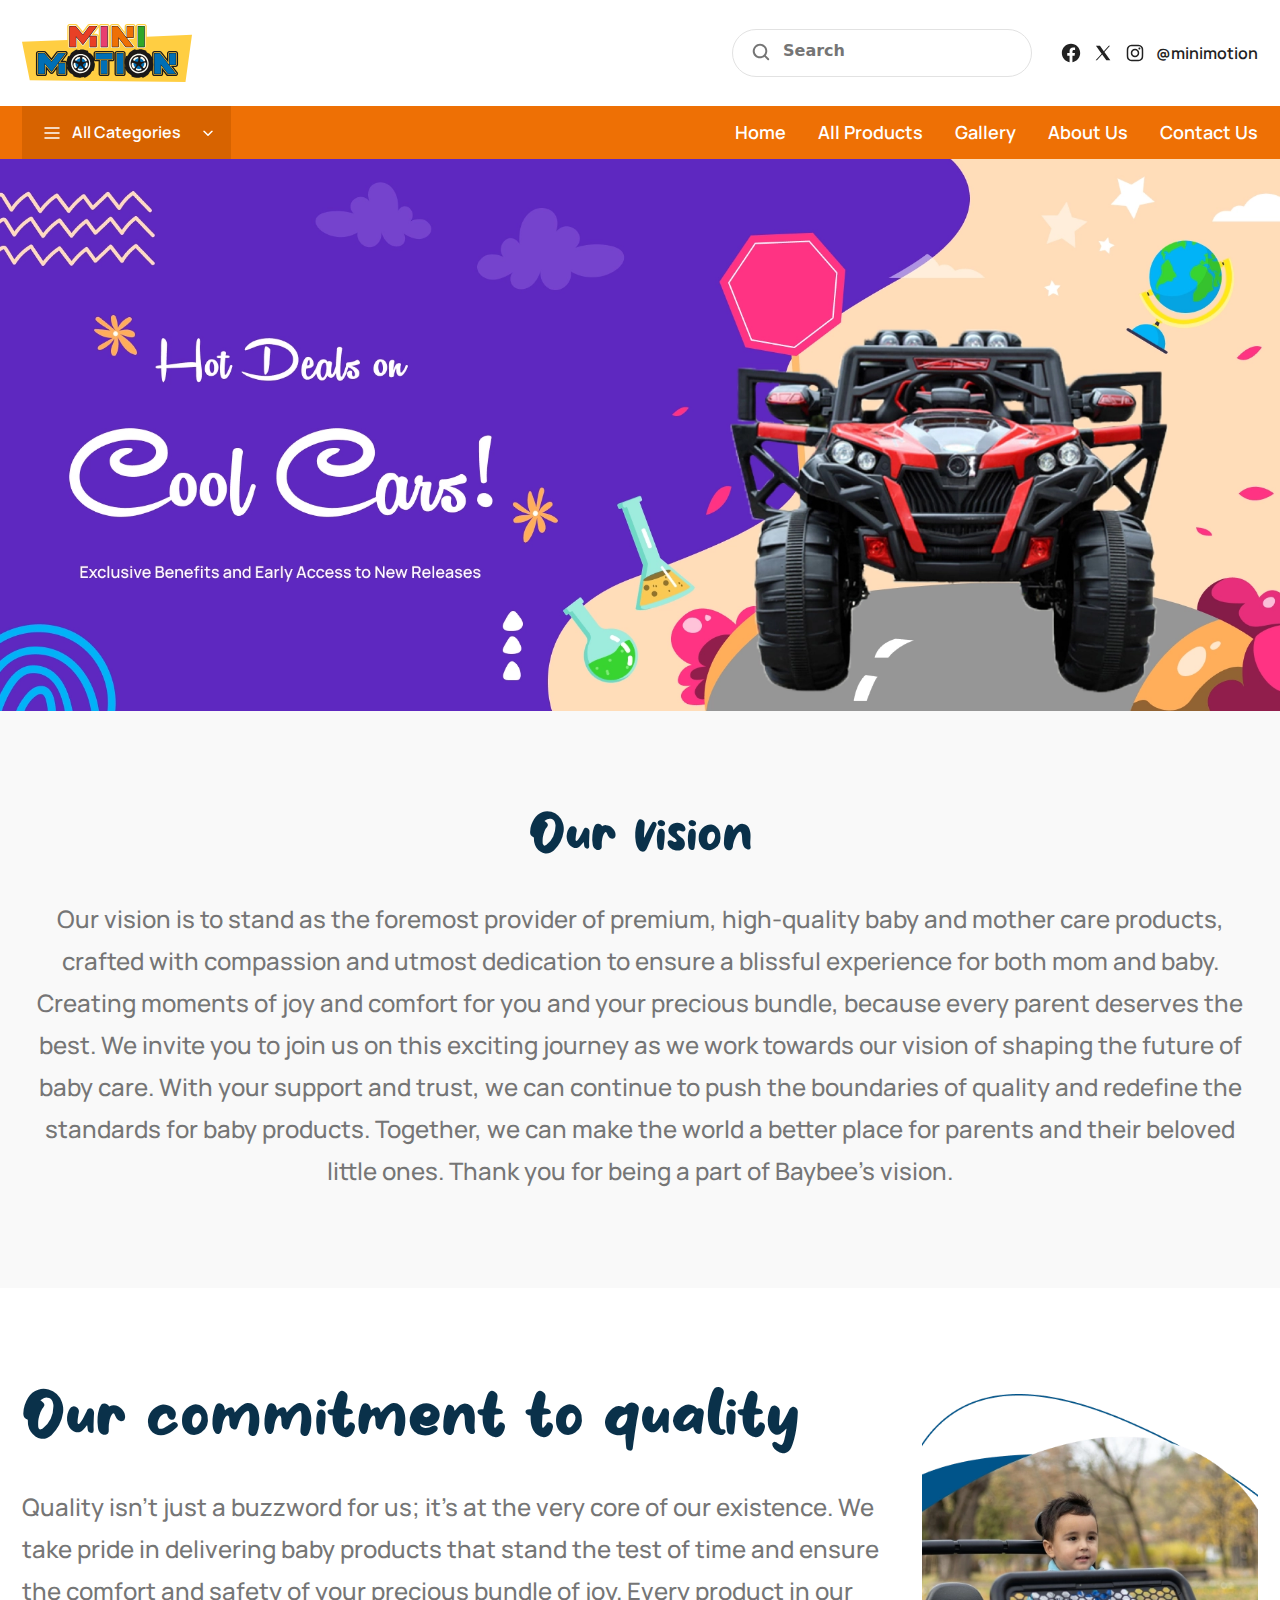
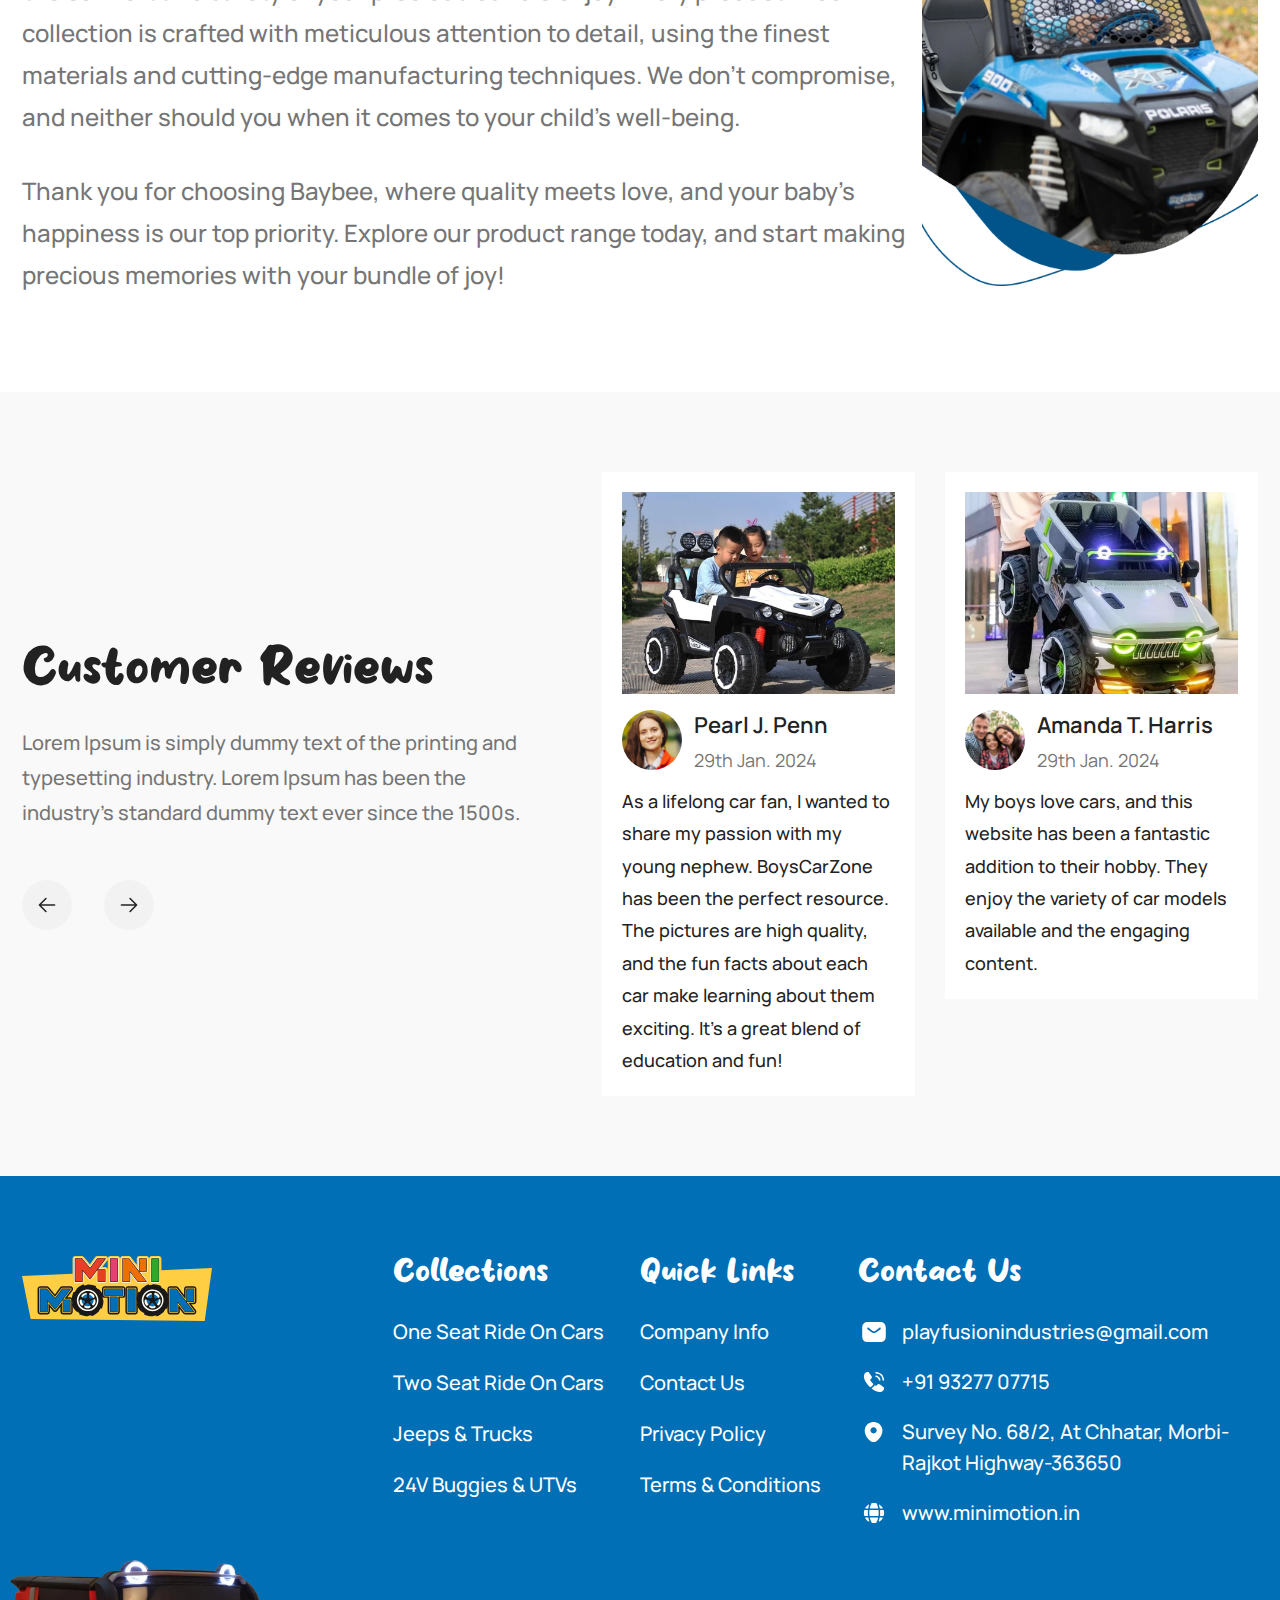
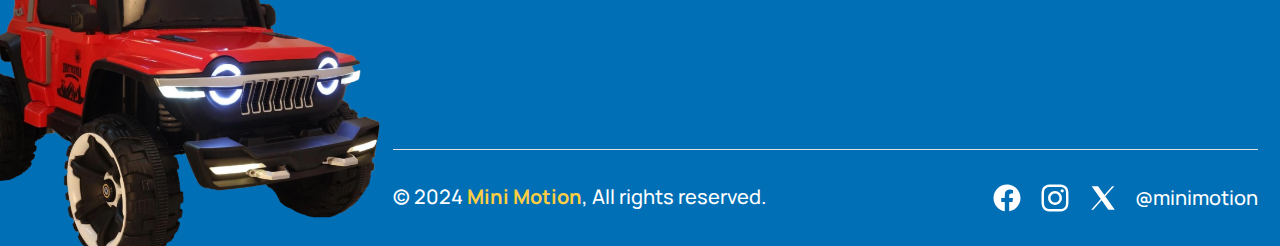
==== html/about.html @ 1d7360f1 "about page design start" ====
<!DOCTYPE html>
<html lang="en">
    <head>
        <meta charset="utf-8" />
        <meta http-equiv="X-UA-Compatible" content="IE=edge" />
        <meta name="viewport" content="width=device-width, initial-scale=1" />
        <meta name="viewport" content="width=device-width, initial-scale=1.0, maximum-scale=1.0,user-scalable=0" />

        <title>AboutPage</title>

        <link rel="stylesheet" type="text/css" href="css/bootstrap.min.css">
        <link rel="stylesheet" type="text/css" href="css/font.css">
        <link rel="stylesheet" type="text/css" href="css/nice-select.css">
        <link rel="stylesheet" type="text/css" href="css/swiper-bundle.min.css">
        <link rel="stylesheet" type="text/css" href="css/style.css">
        <link rel="stylesheet" type="text/css" href="css/responsive.css">
    </head>
    <body>
        <div class="main_wapper">

            <header class="header">
                <div class="main_header">
                    <div class="top_header">
                        <div class="top_inner_header">
                            <div class="logo_block">
                                <a href="#"><img src="images/minimotion-main-logo.svg" alt="logo"></a>
                            </div>
                            <div class="right_block">
                                <div class="search_box">
                                    <div class="search_icon">
                                        <i class="search"></i>
                                    </div>
                                    <input type="text" class="search_text" placeholder="Search">
                                </div>
                                <div class="social_box">
                                    <ul>
                                        <li class="icon"><a href="#"><img src="images/dark-facebook-icon.svg" alt="icon"></a></li>
                                        <li class="icon"><a href="#"><img src="images/dark-twitter-icon.svg" alt="icon"></a></li>
                                        <li class="icon"><a href="#"><img src="images/dark-instagram-icon.svg" alt="icon"></a></li>
                                        <li class="text"><a href="#">@minimotion</a></li>
                                    </ul>
                                </div>
                            </div>
                            <div class="menu-btn">
                                <a class="toggle-btn" href="javascript:void(0);">
                                    <span></span>
                                </a>
                            </div>
                        </div>
                    </div>
                    <div class="bottom_header">
                        <div class="bottom_inner_header">
                            <div class="categoires">
                                <select>
                                    <option>All Categories</option>
                                    <option>Title</option>
                                    <option>Title</option>
                                    <option>Title</option>
                                </select>
                            </div>
                            <div class="navigation">
                                <ul>
                                    <li><a href="#">Home</a></li>
                                    <li><a href="#">All Products</a></li>
                                    <li><a href="#">Gallery</a></li>
                                    <li><a href="#">About Us</a></li>
                                    <li><a href="#">Contact Us</a></li>
                                </ul>
                            </div>
                        </div>
                    </div>
                </div>
            </header>

			<div class="banner">
                <div class="home_banner_img" style="background-image: url(./images/about-banner.webp);">
                    <img src="images/about-banner.webp" alt="bnr-img">
                </div>
            </div>

			<div class="ourvision_section">
				<div class="container">
					<div class="vision_wrapper">
						<div class="section_title">
							<h2>Our vision</h2>
							<p>Our vision is to stand as the foremost provider of premium, high-quality baby and mother care products, crafted with compassion and utmost dedication to ensure a blissful experience for both mom and baby. Creating moments of joy and comfort for you and your precious bundle, because every parent deserves the best. We invite you to join us on this exciting journey as we work towards our vision of shaping the future of baby care. With your support and trust, we can continue to push the boundaries of quality and redefine the standards for baby products. Together, we can make the world a better place for parents and their beloved little ones. Thank you for being a part of Baybee’s vision.</p>
						</div>
					</div>
				</div>
			</div>

			<div class="commitment_section">
				<div class="container">
					<div class="commitment_wrapper">
						<div class="left_part">
							<h2>Our commitment to quality</h2>
							<p>Quality isn’t just a buzzword for us; it’s at the very core of our existence. We take pride in delivering baby products that stand the test of time and ensure the comfort and safety of your precious bundle of joy. Every product in our collection is crafted with meticulous attention to detail, using the finest materials and cutting-edge manufacturing techniques. We don’t compromise, and neither should you when it comes to your child’s well-being.</p>
							<p>Thank you for choosing Baybee, where quality meets love, and your baby’s happiness is our top priority. Explore our product range today, and start making precious memories with your bundle of joy!</p>
						</div>
						<div class="right_part">
							<img src="images/design-img.webp" alt="image">
						</div>
					</div>
				</div>
			</div>

			<div class="customer_review">
                <div class="container">
                    <div class="content_wrap">
                        <div class="text_wrap">
                            <h2>Customer Reviews</h2>
                            <p>Lorem Ipsum is simply dummy text of the printing and typesetting industry. Lorem Ipsum has been the industry's standard dummy text ever since the 1500s.</p>
                            <div class="review_swiper_arrows">
                                <div class="swiper-btn-prev">
                                    <i>
                                        <svg width="26" height="26" viewBox="0 0 26 26" fill="none" xmlns="http://www.w3.org/2000/svg">
                                            <path d="M20.584 13H5.41732M5.41732 13L11.9173 6.5M5.41732 13L11.9173 19.5" stroke="#262525" stroke-width="1.6" stroke-linecap="round" stroke-linejoin="round"/>
                                        </svg>
                                    </i>
                                </div>
                                <div class="swiper-btn-next">
                                    <i>
                                        <svg width="26" height="26" viewBox="0 0 26 26" fill="none" xmlns="http://www.w3.org/2000/svg">
                                            <path d="M5.41602 13H20.5827M20.5827 13L14.0827 6.5M20.5827 13L14.0827 19.5" stroke="#262525" stroke-width="1.6" stroke-linecap="round" stroke-linejoin="round"/>
                                        </svg>
                                    </i>
                                </div>
                            </div>
                        </div>
                        <div class="slider_wrap">
                            <div class="slider_container">
                                <div class="review_slider">
                                    <div class="swiper-wrapper">
                                        <div class="swiper-slide">
                                            <div class="review_card">
                                                <div class="image">
                                                    <img src="images/review-img1.webp" alt="image">
                                                </div>
                                                <div class="person_profile">
                                                    <div class="img_wrap">
                                                        <img src="images/person-img1.png" alt="image">
                                                    </div>
                                                    <div class="profile">
                                                        <span class="name">Pearl J. Penn</span>
                                                        <p class="date">29th Jan. 2024</p>
                                                    </div>
                                                </div>
                                                <p class="review_content">As a lifelong car fan, I wanted to share my passion with my young nephew. BoysCarZone has been the perfect resource. The pictures are high quality, and the fun facts about each car make learning about them exciting. It's a great blend of education and fun!</p>
                                            </div>
                                        </div>
                                        <div class="swiper-slide">
                                            <div class="review_card">
                                                <div class="image">
                                                    <img src="images/review-img2.webp" alt="image">
                                                </div>
                                                <div class="person_profile">
                                                    <div class="img_wrap">
                                                        <img src="images/person-img2.png" alt="image">
                                                    </div>
                                                    <div class="profile">
                                                        <span class="name">Amanda T. Harris</span>
                                                        <p class="date">29th Jan. 2024</p>
                                                    </div>
                                                </div>
                                                <p class="review_content">My boys love cars, and this website has been a fantastic addition to their hobby. They enjoy the variety of car models available and the engaging content.</p>
                                            </div>
                                        </div>
                                        <div class="swiper-slide">
                                            <div class="review_card">
                                                <div class="image">
                                                    <img src="images/review-img1.webp" alt="image">
                                                </div>
                                                <div class="person_profile">
                                                    <div class="img_wrap">
                                                        <img src="images/person-img1.png" alt="image">
                                                    </div>
                                                    <div class="profile">
                                                        <span class="name">Pearl J. Penn</span>
                                                        <p class="date">29th Jan. 2024</p>
                                                    </div>
                                                </div>
                                                <p class="review_content">As a lifelong car fan, I wanted to share my passion with my young nephew. BoysCarZone has been the perfect resource. The pictures are high quality, and the fun facts about each car make learning about them exciting. It's a great blend of education and fun!</p>
                                            </div>
                                        </div>
                                        <div class="swiper-slide">
                                            <div class="review_card">
                                                <div class="image">
                                                    <img src="images/review-img2.webp" alt="image">
                                                </div>
                                                <div class="person_profile">
                                                    <div class="img_wrap">
                                                        <img src="images/person-img2.png" alt="image">
                                                    </div>
                                                    <div class="profile">
                                                        <span class="name">Amanda T. Harris</span>
                                                        <p class="date">29th Jan. 2024</p>
                                                    </div>
                                                </div>
                                                <p class="review_content">My boys love cars, and this website has been a fantastic addition to their hobby. They enjoy the variety of car models available and the engaging content.</p>
                                            </div>
                                        </div>
                                    </div>
                                </div>
                            </div>
                        </div>
                    </div>
                </div>
            </div>

			<footer class="footer">
                <div class="container">
                    <div class="footer_wrapper">
                        <div class="left_part">
                            <div class="logo_block">
                                <a href="#"><img src="images/minimotion-sub-logo.svg" alt="logo"></a>
                            </div>
                        </div>
                        <div class="right_part">
                            <div class="top_wrap">
                                <div class="link_wrap">
                                    <i class="title">Collections</i>
                                    <ul>
                                        <li><a href="#" class="link">One Seat Ride On Cars</a></li>
                                        <li><a href="#" class="link">Two Seat Ride On Cars</a></li>
                                        <li><a href="#" class="link">Jeeps & Trucks</a></li>
                                        <li><a href="#" class="link">24V Buggies & UTVs</a></li>
                                    </ul>
                                </div>
                                <div class="link_wrap">
                                    <i class="title">Quick Links</i>
                                    <ul>
                                        <li><a href="#" class="link">Company Info</a></li>
                                        <li><a href="#" class="link">Contact Us</a></li>
                                        <li><a href="#" class="link">Privacy Policy</a></li>
                                        <li><a href="#" class="link">Terms & Conditions</a></li>
                                    </ul>
                                </div>
                                <div class="link_wrap contact_wrap">
                                    <i class="title">Contact Us</i>
                                    <ul>
                                        <li>
                                            <a href="mailto:playfusionindustries@gmail.com" class="link">
                                                <i>
                                                    <svg width="38" height="38" viewBox="0 0 38 38" fill="none" xmlns="http://www.w3.org/2000/svg">
                                                        <path d="M26 7H12C7.8 7 5 9.11765 5 14.0588V23.9412C5 28.8824 7.8 31 12 31H26C30.2 31 33 28.8824 33 23.9412V14.0588C33 9.11765 30.2 7 26 7ZM26.658 15.5976L22.276 19.1271C21.352 19.8753 20.176 20.2424 19 20.2424C17.824 20.2424 16.634 19.8753 15.724 19.1271L11.342 15.5976C10.894 15.2306 10.824 14.5529 11.174 14.1012C11.538 13.6494 12.196 13.5647 12.644 13.9318L17.026 17.4612C18.09 18.3224 19.896 18.3224 20.96 17.4612L25.342 13.9318C25.79 13.5647 26.462 13.6353 26.812 14.1012C27.176 14.5529 27.106 15.2306 26.658 15.5976Z" fill="white"/>
                                                    </svg>
                                                </i>
                                                playfusionindustries@gmail.com
                                            </a>
                                        </li>
                                        <li>
                                            <a href="tel:+91 93277 07715" class="link">
                                                <i>
                                                    <svg width="38" height="38" viewBox="0 0 38 38" fill="none" xmlns="http://www.w3.org/2000/svg">
                                                        <path d="M25.744 17.5001C25.228 17.5001 24.82 17.0801 24.82 16.5761C24.82 16.1321 24.376 15.2081 23.632 14.4041C22.9 13.6241 22.096 13.1681 21.424 13.1681C20.908 13.1681 20.5 12.7481 20.5 12.2441C20.5 11.7401 20.92 11.3201 21.424 11.3201C22.624 11.3201 23.884 11.9681 24.988 13.1321C26.02 14.2241 26.68 15.5801 26.68 16.5641C26.68 17.0801 26.26 17.5001 25.744 17.5001Z" fill="white"/>
                                                        <path d="M30.0757 17.5C29.5597 17.5 29.1517 17.08 29.1517 16.576C29.1517 12.316 25.6837 8.86 21.4357 8.86C20.9197 8.86 20.5117 8.44 20.5117 7.936C20.5117 7.432 20.9197 7 21.4237 7C26.7037 7 30.9997 11.296 30.9997 16.576C30.9997 17.08 30.5797 17.5 30.0757 17.5Z" fill="white"/>
                                                        <path d="M17.86 22.54L15.64 24.76C15.172 25.228 14.428 25.228 13.948 24.772C13.816 24.64 13.684 24.52 13.552 24.388C12.316 23.14 11.2 21.832 10.204 20.464C9.22 19.096 8.428 17.728 7.852 16.372C7.288 15.004 7 13.696 7 12.448C7 11.632 7.144 10.852 7.432 10.132C7.72 9.4 8.176 8.728 8.812 8.128C9.57999 7.372 10.42 7 11.308 7C11.644 7 11.98 7.072 12.28 7.216C12.592 7.36 12.868 7.576 13.084 7.888L15.868 11.812C16.084 12.112 16.24 12.388 16.348 12.652C16.456 12.904 16.516 13.156 16.516 13.384C16.516 13.672 16.432 13.96 16.264 14.236C16.108 14.512 15.88 14.8 15.592 15.088L14.68 16.036C14.548 16.168 14.488 16.324 14.488 16.516C14.488 16.612 14.5 16.696 14.524 16.792C14.56 16.888 14.596 16.96 14.62 17.032C14.836 17.428 15.208 17.944 15.736 18.568C16.276 19.192 16.852 19.828 17.476 20.464C17.596 20.584 17.728 20.704 17.848 20.824C18.328 21.292 18.34 22.06 17.86 22.54Z" fill="white"/>
                                                        <path d="M30.9641 26.596C30.9641 26.932 30.9041 27.28 30.7841 27.616C30.7481 27.712 30.7121 27.808 30.6641 27.904C30.4601 28.336 30.1961 28.744 29.8481 29.128C29.2601 29.776 28.6121 30.244 27.8801 30.544C27.8681 30.544 27.8561 30.556 27.8441 30.556C27.1361 30.844 26.3681 31 25.5401 31C24.3161 31 23.0081 30.712 21.6281 30.124C20.2481 29.536 18.8681 28.744 17.5001 27.748C17.0321 27.4 16.5641 27.052 16.1201 26.68L20.0441 22.756C20.3801 23.008 20.6801 23.2 20.9321 23.332C20.9921 23.356 21.0641 23.392 21.1481 23.428C21.2441 23.464 21.3401 23.476 21.4481 23.476C21.6521 23.476 21.8081 23.404 21.9401 23.272L22.8521 22.372C23.1521 22.072 23.4401 21.844 23.7161 21.7C23.9921 21.532 24.2681 21.448 24.5681 21.448C24.7961 21.448 25.0361 21.496 25.3001 21.604C25.5641 21.712 25.8401 21.868 26.1401 22.072L30.1121 24.892C30.4241 25.108 30.6401 25.36 30.7721 25.66C30.8921 25.96 30.9641 26.26 30.9641 26.596Z" fill="white"/>
                                                    </svg>
                                                </i>
                                                +91 93277 07715
                                            </a>
                                        </li>
                                        <li>
                                            <span class="link location_text">
                                                <i>
                                                    <svg width="38" height="38" viewBox="0 0 38 38" fill="none" xmlns="http://www.w3.org/2000/svg">
                                                        <path d="M28.7043 14.8439C27.462 9.43512 22.6941 7 18.5059 7C18.5059 7 18.5059 7 18.4941 7C14.3177 7 9.53801 9.42341 8.29575 14.8322C6.91152 20.8732 10.6501 25.9893 14.0338 29.2088C15.2879 30.4029 16.8969 31 18.5059 31C20.1149 31 21.724 30.4029 22.9662 29.2088C26.3499 25.9893 30.0885 20.8849 28.7043 14.8439ZM18.5059 20.7093C16.4473 20.7093 14.7791 19.0585 14.7791 17.0215C14.7791 14.9844 16.4473 13.3337 18.5059 13.3337C20.5645 13.3337 22.2327 14.9844 22.2327 17.0215C22.2327 19.0585 20.5645 20.7093 18.5059 20.7093Z" fill="white"/>
                                                    </svg>
                                                </i>
                                                Survey No. 68/2, At Chhatar, Morbi-Rajkot Highway-363650
                                            </span>
                                        </li>
                                        <li>
                                            <a href="#" class="link">
                                                <i>
                                                    <svg width="38" height="38" viewBox="0 0 38 38" fill="none" xmlns="http://www.w3.org/2000/svg">
                                                        <path fill-rule="evenodd" clip-rule="evenodd" d="M7.01459 19.6496C7.07154 20.5256 7.16733 21.2185 7.40878 22.1122C7.47427 22.3546 7.68662 22.5172 7.93776 22.5172H11.304C11.6308 22.5172 11.8828 22.2377 11.849 21.9127C11.6503 19.9979 11.629 18.0064 11.7873 16.0749C11.8136 15.7539 11.5633 15.4822 11.2412 15.4822H7.93781C7.68672 15.4822 7.47433 15.6449 7.40883 15.8873C7.24592 16.4907 7.12833 17.1125 7.06293 17.7488C7.00411 18.3197 6.99754 18.6905 7.00062 19.2542L7.01459 19.6496ZM12.1475 13.2772C12.369 12.036 12.6662 10.8479 13.0325 9.73847C13.1962 9.24244 12.6309 8.81905 12.201 9.11572C10.7669 10.1052 9.5572 11.3984 8.66673 12.9017C8.44974 13.268 8.71246 13.7289 9.1382 13.7289H11.6081C11.876 13.7289 12.1005 13.541 12.1475 13.2772ZM24.0278 13.0745C23.6216 11.0249 22.9935 9.15728 22.1745 7.61194C22.0984 7.46838 21.9773 7.37426 21.8193 7.33598C19.9694 6.88782 18.0247 6.88819 16.1761 7.33598C16.0182 7.37426 15.8971 7.46833 15.8209 7.61194C15.002 9.15733 14.3739 11.0249 13.9677 13.0745C13.9002 13.415 14.158 13.7289 14.5052 13.7289H23.4903C23.8375 13.7289 24.0953 13.415 24.0278 13.0745ZM26.3873 13.7289H28.8573C29.2831 13.7289 29.5457 13.2681 29.3288 12.9018C28.4383 11.3982 27.2285 10.1046 25.7943 9.11536C25.3644 8.81879 24.7991 9.24218 24.9629 9.73815C25.3292 10.8477 25.6264 12.0359 25.8479 13.2773C25.895 13.541 26.1195 13.7289 26.3873 13.7289ZM26.6915 22.5173H30.0578C30.3089 22.5173 30.5213 22.3547 30.5868 22.1122C30.7497 21.5092 30.8673 20.8873 30.9326 20.2507C30.9964 19.627 30.9948 19.3414 30.9948 18.7212C30.9948 18.4728 30.9546 17.9628 30.9326 17.7488C30.8672 17.1125 30.7496 16.4907 30.5867 15.8873C30.5212 15.6449 30.3088 15.4822 30.0577 15.4822H26.7543C26.4323 15.4822 26.182 15.7539 26.2083 16.0749C26.3666 18.0065 26.3452 19.9979 26.1465 21.9127C26.1128 22.2378 26.3647 22.5173 26.6915 22.5173ZM25.7206 24.7083C25.4585 25.9852 25.101 27.2627 24.6461 28.4541C24.4579 28.9469 25.0095 29.3956 25.4536 29.1109C27.0374 28.096 28.3678 26.719 29.3284 25.0978C29.5455 24.7315 29.2828 24.2705 28.857 24.2705H26.2574C25.9944 24.2706 25.7735 24.4508 25.7206 24.7083ZM13.3493 28.4539C12.8944 27.2624 12.537 25.9852 12.2749 24.7083C12.222 24.4508 12.001 24.2706 11.7382 24.2706H9.13851C8.71272 24.2706 8.45006 24.7315 8.6671 25.0978C9.6277 26.7189 10.958 28.0956 12.5418 29.1107C12.9859 29.3953 13.5375 28.9467 13.3493 28.4539ZM23.3374 24.2706H14.6582C14.3045 24.2706 14.0452 24.5959 14.124 24.9407C14.6169 27.0951 15.3589 29.0176 16.3038 30.5244C16.387 30.6571 16.5079 30.7403 16.6615 30.7708C18.2038 31.0763 19.7904 31.0765 21.334 30.7708C21.4876 30.7403 21.6085 30.6571 21.6917 30.5244C22.6366 29.0176 23.3787 27.0955 23.8715 24.9407C23.9504 24.5959 23.691 24.2706 23.3374 24.2706ZM13.436 18.6484C13.436 19.7981 13.5037 20.9323 13.6306 22.0321C13.6627 22.31 13.8952 22.5173 14.1749 22.5173H23.8206C24.1003 22.5173 24.3329 22.31 24.3649 22.0321C24.5954 20.0349 24.6219 17.9934 24.4402 15.9809C24.4146 15.6976 24.179 15.4823 23.8945 15.4823H14.101C13.8165 15.4823 13.5809 15.6976 13.5553 15.9809C13.4764 16.8546 13.436 17.7468 13.436 18.6484Z" fill="white"/>
                                                    </svg>
                                                </i>
                                                www.minimotion.in
                                            </a>
                                        </li>
                                    </ul>
                                </div>
                            </div>
                            <div class="bottom_wrap">
                                <div class="left_wrap">
                                    <p>© 2024 <i>Mini Motion</i>, All rights reserved.</p>
                                </div>
                                <div class="social_box">
                                    <ul>
                                        <li class="icon"><a href="#"><img src="images/light-facebook-icon.svg" alt="icon"></a></li>
                                        <li class="icon"><a href="#"><img src="images/light-instagram-icon.svg" alt="icon"></a></li>
                                        <li class="icon"><a href="#"><img src="images/light-twitter-icon.svg" alt="icon"></a></li>
                                        <li class="text"><a href="#">@minimotion</a></li>
                                    </ul>
                                </div>
                            </div>
                        </div>
                    </div>
                </div>
                <div class="ftr_car_image">
                    <div class="image_wrap">
                        <img src="images/monstar-car.webp" alt="image">
                    </div>
                </div>
            </footer>

        </div>
        <script src="js/jquery-3.7.1.min.js"></script>
        <script src="js/bootstrap.bundle.min.js"></script>
        <script src="js/jquery.nice-select.min.js"></script>
        <script src="js/swiper-bundle.min.js"></script>
        <script src="js/script.js"></script>
    </body>
</html>
---- html/css/font.css ----
@font-face {
    font-family: 'Manrope';
    src: url('../fonts/Manrope-Medium.woff2') format('woff2'),
        url('../fonts/Manrope-Medium.woff') format('woff');
    font-weight: 500;
    font-style: normal;
    font-display: swap;
}

@font-face {
    font-family: 'Manrope';
    src: url('../fonts/Manrope-Regular.woff2') format('woff2'),
        url('../fonts/Manrope-Regular.woff') format('woff');
    font-weight: 400;
    font-style: normal;
    font-display: swap;
}

@font-face {
    font-family: 'Manrope';
    src: url('../fonts/Manrope-SemiBold.woff2') format('woff2'),
        url('../fonts/Manrope-SemiBold.woff') format('woff');
    font-weight: 600;
    font-style: normal;
    font-display: swap;
}

@font-face {
    font-family: 'Manrope';
    src: url('../fonts/Manrope-Bold.woff2') format('woff2'),
        url('../fonts/Manrope-Bold.woff') format('woff');
    font-weight: 700;
    font-style: normal;
    font-display: swap;
}

@font-face {
    font-family: 'Oswald';
    src: url('../fonts/Oswald-Regular.woff2') format('woff2'),
        url('../fonts/Oswald-Regular.woff') format('woff');
    font-weight: 400;
    font-style: normal;
    font-display: swap;
}

@font-face {
    font-family: 'Milky Honey';
    src: url('../fonts/MilkyHoney.woff2') format('woff2'),
        url('../fonts/MilkyHoney.woff') format('woff');
    font-weight: 400;
    font-style: normal;
    font-display: swap;
}
---- html/css/nice-select.css ----
.nice-select {
  -webkit-tap-highlight-color: transparent;
  background-color: #fff;
  border-radius: 5px;
  border: solid 1px #e8e8e8;
  box-sizing: border-box;
  clear: both;
  cursor: pointer;
  display: block;
  float: left;
  font-family: inherit;
  font-size: 14px;
  font-weight: normal;
  height: 42px;
  line-height: 40px;
  outline: none;
  padding-left: 18px;
  padding-right: 30px;
  position: relative;
  text-align: left !important;
  -webkit-transition: all 0.2s ease-in-out;
  transition: all 0.2s ease-in-out;
  -webkit-user-select: none;
     -moz-user-select: none;
      -ms-user-select: none;
          user-select: none;
  white-space: nowrap;
  width: auto; }
  .nice-select:hover {
    border-color: #dbdbdb; }
  .nice-select:active, .nice-select.open, .nice-select:focus {
    border-color: #999; }
  .nice-select:after {
    border-bottom: 2px solid #999;
    border-right: 2px solid #999;
    content: '';
    display: block;
    height: 5px;
    margin-top: -4px;
    pointer-events: none;
    position: absolute;
    right: 12px;
    top: 50%;
    -webkit-transform-origin: 66% 66%;
        -ms-transform-origin: 66% 66%;
            transform-origin: 66% 66%;
    -webkit-transform: rotate(45deg);
        -ms-transform: rotate(45deg);
            transform: rotate(45deg);
    -webkit-transition: all 0.15s ease-in-out;
    transition: all 0.15s ease-in-out;
    width: 5px; }
  .nice-select.open:after {
    -webkit-transform: rotate(-135deg);
        -ms-transform: rotate(-135deg);
            transform: rotate(-135deg); }
  .nice-select.open .list {
    opacity: 1;
    pointer-events: auto;
    -webkit-transform: scale(1) translateY(0);
        -ms-transform: scale(1) translateY(0);
            transform: scale(1) translateY(0); }
  .nice-select.disabled {
    border-color: #ededed;
    color: #999;
    pointer-events: none; }
    .nice-select.disabled:after {
      border-color: #cccccc; }
  .nice-select.wide {
    width: 100%; }
    .nice-select.wide .list {
      left: 0 !important;
      right: 0 !important; }
  .nice-select.right {
    float: right; }
    .nice-select.right .list {
      left: auto;
      right: 0; }
  .nice-select.small {
    font-size: 12px;
    height: 36px;
    line-height: 34px; }
    .nice-select.small:after {
      height: 4px;
      width: 4px; }
    .nice-select.small .option {
      line-height: 34px;
      min-height: 34px; }
  .nice-select .list {
    background-color: #fff;
    border-radius: 5px;
    box-shadow: 0 0 0 1px rgba(68, 68, 68, 0.11);
    box-sizing: border-box;
    margin-top: 4px;
    opacity: 0;
    overflow: hidden;
    padding: 0;
    pointer-events: none;
    position: absolute;
    top: 100%;
    left: 0;
    -webkit-transform-origin: 50% 0;
        -ms-transform-origin: 50% 0;
            transform-origin: 50% 0;
    -webkit-transform: scale(0.75) translateY(-21px);
        -ms-transform: scale(0.75) translateY(-21px);
            transform: scale(0.75) translateY(-21px);
    -webkit-transition: all 0.2s cubic-bezier(0.5, 0, 0, 1.25), opacity 0.15s ease-out;
    transition: all 0.2s cubic-bezier(0.5, 0, 0, 1.25), opacity 0.15s ease-out;
    z-index: 9; }
    .nice-select .list:hover .option:not(:hover) {
      background-color: transparent !important; }
  .nice-select .option {
    cursor: pointer;
    font-weight: 400;
    line-height: 40px;
    list-style: none;
    min-height: 40px;
    outline: none;
    padding-left: 18px;
    padding-right: 29px;
    text-align: left;
    -webkit-transition: all 0.2s;
    transition: all 0.2s; }
    .nice-select .option:hover, .nice-select .option.focus, .nice-select .option.selected.focus {
      background-color: #f6f6f6; }
    .nice-select .option.selected {
      font-weight: bold; }
    .nice-select .option.disabled {
      background-color: transparent;
      color: #999;
      cursor: default; }

.no-csspointerevents .nice-select .list {
  display: none; }

.no-csspointerevents .nice-select.open .list {
  display: block; }
---- html/css/style.css ----
/* ********** Common CSS: Start ********** */

html {
	position: relative;
	min-height: 100%;
}
html {
	-webkit-font-smoothing: antialiased;
}
* {
	margin: 0;
	padding: 0;
	vertical-align: top;
}
body {
	font-size: 16px;
	color: var(--primary-black);
    font-style: normal;
    background-color: var(--primary-white);
	margin: 0;
	padding: 0;
}
li, ul, ol {
	list-style: none;
	margin: 0;
	padding: 0;
}
a, a img {
	text-decoration: none;
	border: 0;
	outline: none !important;
}
a, 
button, 
input[type=submit], 
.input-text {
	-webkit-transition: all 0.4s ease-in-out;
	-moz-transition: all 0.4s ease-in-out;
	-ms-transition: all 0.4s ease-in-out;
	-o-transition: all 0.4s ease-in-out;
	transition: all 0.4s ease-in-out;
	-webkit-appearance: none;
	-moz-appearance: none;
	appearance: none;
	box-shadow: none;
}
a:hover, 
a:focus {
	text-decoration: none;
	outline: none;
}
input, textarea {
	outline: none !important;
}
input::-webkit-outer-spin-button,
input::-webkit-inner-spin-button {
    -webkit-appearance: none;
    margin: 0;
}
textarea {
    resize: none;
}
input[type=text]::-moz-placeholder, 
input[type=search]::-moz-placeholder, 
.input-text::-moz-placeholder, 
.input_text::-moz-placeholder {
    color: inherit;
    opacity: 1;
}
input[type=text]::-webkit-input-placeholder, 
input[type=search]::-webkit-input-placeholder, 
.input-text::-webkit-input-placeholder, 
.input_text::-webkit-input-placeholder {
    color: inherit;
    opacity: 1;
}
input[type=text]::-ms-placeholder, 
input[type=search]::-ms-placeholder, 
.input-text::-ms-placeholder, 
.input_text::-ms-placeholder {
    color: inherit;
    opacity: 1;
}
input[type=email]::-moz-placeholder {
    color: inherit;
    opacity: 1;
}
input[type=email]::-webkit-input-placeholder {
    color: inherit;
    opacity: 1;
}
input[type=email]::-ms-placeholder {
    color: inherit;
    opacity: 1;
}
textarea::-moz-placeholder {
    color: inherit;
    opacity: 1;
}
textarea::-webkit-input-placeholder {
    color: inherit;
    opacity: 1;
}
textarea::-ms-input-placeholder {
    color: inherit;
    opacity: 1;
}
body.open-nav { 
    overflow: hidden; 
}
.main_wapper { 
    overflow: hidden; 
    min-height: 100%; 
    position: relative; 
	padding: 168px 0 0 0;
}
h1, 
h2, 
h3, 
h4, 
h5, 
h6,
p {
	margin: 0;
	padding: 0;
}

:root {

	--primary-white: #FFFFFF;
	--primary-black: #000000;
	--text-gray: #757575;
	--dark-orange-background: #D76300;
	--light-white-background: #F9F9F9;
	--light-yellow-background: #FACF68;
	--light-blue-bg: #E8F6FF;
	--orange-bg-light: #F5ECE3;
	--light-blue-white-bg: #EFF2F3;
	--light-border-color: #E2E2E2;
	--light-bg-color: #F2F2F2;
	--blue-footer-bg: #006FB5;
	--copy-text-color: #FFCE42;
	--heading-text-color: #0A314A;
	--box-shadow: 0px 0px 30px 0px #0000000D;

	--light-orange-background: #EE7005;
	--light-orange-text: #EE7005;
	--light-orange-btn-border-color: #EE7005;

	--text-black: #222222;
	--svg-bg-black: #222222;
	--light-bg-black: #222222;
}

/*============ Container CSS Code: Start ============*/

.container { padding: 0 22px; }

@media (min-width: 375px) {
	.container {
		width: 100%;
		max-width: 100%;
	}
}
@media (min-width: 576px) {
	.container {
		width: 100%;
		max-width: 100%;
	}
}
@media (min-width: 768px) {
	.container {
		width: 100%;
		max-width: 770px;
	}
}
@media (min-width: 992px) {
	.container {
		width: 100%;
		max-width: 1024px;
	}
}
@media (min-width: 1200px) {
	.container {
		width: 100%;
		max-width: 1280px;
	}
}
@media (min-width: 1300px) {
	.container {
		width: 100%;
		max-width: 1366px;
	}
}
@media (min-width: 1400px) {
	.container {
		width: 100%;
		max-width: 1440px;
	}
}
@media (min-width: 1600px) {
	.container {
		width: 100%;
		max-width: 1716px;
	}
}

/*============ Container CSS Code: End ============*/

/* ********** Common CSS: End ********** */

.header { position: fixed; top: 0; left: 0; z-index: 1111; width: 100%; transition: all ease-in-out 0.4s; }
.top_header { background-color: var(--primary-white); padding: 24px 0; transition: all ease-in-out 0.4s; }
.top_header .top_inner_header { max-width: 1672px; margin: 0 auto; display: flex; align-items: center; justify-content: space-between; }
.top_header .top_inner_header .logo_block { display: block; position: relative; }
.top_header .top_inner_header .logo_block a { display: flex; max-width: 176px; }
.top_header .top_inner_header .logo_block a img { width: 100%; height: auto; }
.top_header .top_inner_header .right_block { display: flex; align-items: center; }
.top_header .top_inner_header .right_block .search_box { display: block; width: 100%; position: relative; }
.top_header .top_inner_header .right_block .search_box .search_icon { position: absolute; left: 16px; top: 14px; display: block; }
.top_header .top_inner_header .right_block .search_box .search_icon i { display: flex; height: 24px; width: 24px; background-image: url(../images/search-icon.svg); background-size: cover; background-repeat: no-repeat; background-position: center center; font-size: 0; }
.top_header .top_inner_header .right_block .search_box .search_text { position: relative; border: 1px solid var(--light-border-color); height: 52px; border-radius: 50px; padding: 0 16px 4px 50px; font-weight: 600; font-size: 16px; line-height: 1.5; color: var(--text-gray); min-width: 600px; background: transparent; }
.top_header .top_inner_header .right_block .social_box { display: block; position: relative; margin-left: 32px; }
.top_header .top_inner_header .right_block .social_box ul { display: flex; align-items: center; }
.top_header .top_inner_header .right_block .social_box ul li { display: block; position: relative; }
.top_header .top_inner_header .right_block .social_box ul li + li { margin-left: 10px; }
.top_header .top_inner_header .right_block .social_box ul .icon a { display: flex; height: 24px; width: 24px; transition: all 0.4s ease-in-out; }
.top_header .top_inner_header .right_block .social_box ul .icon a img { width: 100%; height: auto; }
.top_header .top_inner_header .right_block .social_box ul li a:hover { opacity: 0.7; }
.top_header .top_inner_header .right_block .social_box ul .text a { display: flex; font-family: 'Manrope'; font-weight: 600; font-size: 16px; line-height: 1.5; color: var(--text-black); transition: all 0.4s ease-in-out; }
.bottom_header { background-color: var(--light-orange-background); }
.bottom_header .bottom_inner_header { max-width: 1672px; margin: 0 auto; display: flex; align-items: center; justify-content: space-between; }
.bottom_header .bottom_inner_header .categoires { display: block; position: relative; }
.bottom_header .bottom_inner_header .categoires .nice-select { position: relative; background-color: var(--dark-orange-background); border-radius: 0; border: none; height: auto; line-height: normal; padding: 18px 50px; -webkit-transition: all 0.4s ease-in-out; transition: all 0.4s ease-in-out; }
.bottom_header .bottom_inner_header .categoires .nice-select::after { border: none; margin-top: -1px; height: 6px; width: 10px; -webkit-transition: all 0.2s ease-in-out; transition: all 0.2s ease-in-out; right: 18px; background-image: url(../images/white-down-arrow.svg); background-size: cover; background-repeat: no-repeat; background-position: center center; transform: rotate(0) translate(0, -28%); transform-origin: center center; }
.bottom_header .bottom_inner_header .categoires .nice-select.open:after { -webkit-transform: rotate(-135deg); -ms-transform: rotate(-135deg); transform: rotate(-180deg); }
.bottom_header .bottom_inner_header .categoires .nice-select::before { content: ""; position: absolute; height: 24px; width: 24px; top: 50%; left: 18px; background-image: url(../images/white-three-line.svg); background-size: cover; background-repeat: no-repeat; background-position: center center; transform: translate(0, -50%); }
.bottom_header .bottom_inner_header .categoires .nice-select .current { display: flex; font-family: 'Manrope'; font-weight: 600; font-size: 18px; line-height: 1.34; color: var(--primary-white); }
.bottom_header .bottom_inner_header .categoires .nice-select .list { background-color: var(--primary-white); border-radius: 10px; box-shadow: var(--box-shadow); }
.bottom_header .bottom_inner_header .categoires .nice-select .list .option { color: var(--primary-black); font-size: 16px; font-family: 'Manrope'; font-weight: 400; line-height: 1.22; min-height: auto; padding: 14px 50px; -webkit-transition: all 0.4s; transition: all 0.4s; }
.bottom_header .bottom_inner_header .categoires .nice-select .list .option.selected { font-weight: 600; }
.bottom_header .bottom_inner_header .categoires .nice-select .option:hover, 
.bottom_header .bottom_inner_header .categoires .nice-select .option.focus, 
.bottom_header .bottom_inner_header .categoires .nice-select .option.selected.focus { background-color: var(--light-white-background); }
.bottom_header .bottom_inner_header .navigation { position: relative; display: block; }
.bottom_header .bottom_inner_header .navigation ul { display: flex; align-items: center; }
.bottom_header .bottom_inner_header .navigation ul li { display: block; position: relative; }
.bottom_header .bottom_inner_header .navigation ul li + li { margin-left: 32px; }
.bottom_header .bottom_inner_header .navigation ul li a { display: flex; font-family: 'Manrope'; font-weight: 600; font-size: 18px; line-height: 1.33; color: var(--primary-white); transition: all 0.4s ease-in-out; }
.bottom_header .bottom_inner_header .navigation ul li a:hover { color: var(--text-black); }


/* mobile menu */
.header .menu-btn { position: relative; display: none; align-items: center; justify-content: flex-end; position: relative; }
.header .toggle-btn { position: relative; display: flex; width: 26px; height: 20px; align-items: center; justify-content: center; }
.header .toggle-btn span { width: 100%; height: 2px; background-color: var(--light-bg-black); position: relative; display: block; }
.header .toggle-btn span::before { -webkit-transition-property: top , transform; transition-property: top , transform; }
.header .toggle-btn span::after { -webkit-transition-property: bottom , transform; transition-property: bottom , transform; }
.header .toggle-btn span::after,
.header .toggle-btn span::before { -webkit-transition-duration: .3s, .3s; transition-duration: .3s, .3s; -webkit-transition-delay: .3s, 0s; transition-delay: .3s, 0s; }
.header .toggle-btn span::before { content: ''; width: 100%; height: 2px; position: absolute; left: 0; right: 0; top: -9px; background: var(--light-bg-black); }
.header .toggle-btn span::after { content: ''; width: 100%; height: 2px; position: absolute; left: 0; right: 0; bottom: -9px; background: var(--light-bg-black); }
.header .toggle-btn.active span { background: none; }
/* .header.fixed .toggle-btn.active span { background: none; } */
.header .toggle-btn.active span::after { bottom: 0; transform: rotate(45deg); }
.header .toggle-btn.active span::before { top: 0; transform: rotate(-45deg); }
.header .toggle-btn.active span::after,
.header .toggle-btn.active span::before { -webkit-transition-delay: 0s, .3s; transition-delay: 0s, .3s; }
/* .header.fixed .toggle-btn span,
.header.fixed .toggle-btn span:after,
.header.fixed .toggle-btn span:before { background: var(--light-bg-black); } */
/* mobile menu */


.banner { position: relative; display: block; }
.home_banner_img { position: relative; background-size: cover; background-repeat: no-repeat; background-position: center center; width: 100%; display: flex; padding: 43.09% 0 0 0; }
.home_banner_img img { width: 100%; height: 100%; object-fit: cover; position: absolute; left: 0; top: 0; display: none; }


.bestseller_section { display: block; position: relative; padding: 96px 0; background-color: var(--light-white-background); }
.section_title { margin-bottom: 64px; display: block; text-align: center; }
.section_title h2 { font-family: 'Milky Honey'; font-weight: 400; font-size: 64px; line-height: 1.10; color: var(--text-black); }
.listing_wrapper { display: block; position: relative; }
.listing_wrapper .row { margin: 0 -22px; row-gap: 44px; }
.listing_wrapper .row>* { padding: 0 22px; }
.listing_wrapper .item_box { display: flex; flex-direction: column; transition: all 0.4s ease-in-out; background-color: var(--primary-white); padding: 32px; height: 100%; justify-content: space-between; }
.listing_wrapper .item_box:hover { box-shadow: var(--box-shadow); }
.listing_wrapper .item_box .image { position: relative; width: 100%; display: flex; padding: 91.75% 0 0 0; }
.listing_wrapper .item_box .image img { width: 100%; height: 100%; object-fit: cover; position: absolute; left: 0; top: 0; }
.listing_wrapper .item_box .text { font-family: 'Manrope'; font-weight: 700; font-size: 24px; line-height: 1.58; color: var(--text-black); margin: 24px 0; }
.listing_wrapper .item_box .primary_btn { display: flex; justify-content: center; align-items: center; padding: 0 10px; height: 58px; border: 2px solid var(--light-orange-btn-border-color); font-family: 'Manrope'; font-weight: 700; font-size: 24px; line-height: 1.58; color: var(--light-orange-text); transition: all 0.4s ease-in-out; margin-top: auto; }
.listing_wrapper .item_box:hover .primary_btn { background-color: var(--light-orange-background); color: var(--primary-white); }


.product_section { display: flex; justify-content: center; position: relative; }
/* align-items: stretch; min-height: 640px; */
.product_section .best_section { width: 50%; padding: 44px 0 0 0; position: relative; display: flex; flex-direction: column; }
.product_section .best_section::before { content: ""; position: absolute; left: 0; top: 0; width: 100%; height: 100%; background-image: url(../images/sunset-cityscape.webp); background-size: cover; background-position: center center; background-repeat: no-repeat; }
.product_section .best_section::after { content: ""; position: absolute; left: 0; top: 0; width: 100%; height: 100%; background-color: var(--light-bg-black); opacity: 0.8; }
.product_section .best_section .content { position: relative; z-index: 1; }
.product_section .best_section .content .title_wrap { margin: 0 20px 0 96px; display: block; }
.product_section .best_section .content .title_wrap h3 { font-family: 'Oswald'; font-weight: 400; font-size: 84px; line-height: 1.48; color: var(--light-orange-text); }
.product_section .best_section .content .title_wrap span { display: flex; font-family: 'Milky Honey'; font-weight: 400; font-size: 104px; line-height: 1.10; color: var(--primary-white); }
.product_section .best_section .content .image_wrap { position: relative; width: 100%; display: flex; padding: 43.511% 0 0 0; max-width: 664px; margin: -56px 0 0 auto; }
.product_section .best_section .content .image_wrap img { width: 100%; height: 100%; object-fit: cover; position: absolute; left: 0; top: 0; }
.product_section .customer_section { width: 50%; padding: 44px 0 0 0; position: relative; display: flex; flex-direction: column; }
.product_section .customer_section::before { content: ""; position: absolute; left: 0; top: 0; width: 100%; height: 100%; background-image: url(../images/sunset-cityscape.webp); background-size: cover; background-position: center center; background-repeat: no-repeat; }
.product_section .customer_section::after { content: ""; position: absolute; left: 0; top: 0; width: 100%; height: 100%; background-color: var(--light-bg-black); opacity: 0.8; }
.product_section .customer_section .content { position: relative; z-index: 1; }
.product_section .customer_section .content .title_wrap { margin: 0 20px 0 96px; display: block; }
.product_section .customer_section .content .title_wrap h3 { font-family: 'Oswald'; font-weight: 400; font-size: 84px; line-height: 1.48; color: var(--light-orange-text); }
.product_section .customer_section .content .title_wrap span { display: flex; font-family: 'Milky Honey'; font-weight: 400; font-size: 104px; line-height: 1.10; color: var(--primary-white); }
.product_section .customer_section .content .image_wrap { position: relative; width: 100%; display: flex; padding: 43.511% 0 0 0; max-width: 571px; margin: -56px 0 0 auto; }
.product_section .customer_section .content .image_wrap img { width: 100%; height: 100%; object-fit: cover; position: absolute; left: 0; top: 0; }


.about_section { background-color: var(--primary-white); padding: 136px 0 316px 0; position: relative; }
.about_section .first_wheel { display: flex; max-width: 250px; position: absolute; left: 0;  top: 88px; }
.about_section .first_wheel img { width: 100%; height: auto; }
.about_section .second_wheel { display: flex; max-width: 575px; position: absolute; right: 0; bottom: 64px; }
.about_section .second_wheel img { width: 100%; height: auto; }
.about_wrapper { max-width: 1646px; margin: 0 auto; display: flex; justify-content: space-between; gap: 20px; }
.about_wrapper .left_part { width: calc(100% - 828px - 20px); display: block; position: relative; }
.about_wrapper .left_part .about_first_img { background-color: var(--light-blue-bg); padding: 20px; max-width: 525px; margin-left: auto; position: relative; right: 14%; transform: rotate(7deg); z-index: 1; }
.about_wrapper .left_part .about_first_img .first_image { position: relative; width: 100%; display: flex; padding: 90.31% 0 0 0; }
.about_wrapper .left_part .about_first_img .first_image img { width: 100%; height: 100%; object-fit: cover; position: absolute; left: 0; top: 0; }
.about_wrapper .left_part .about_second_img { background-color: var(--orange-bg-light); padding: 52px 24px; max-width: 710px; left: 16px; top: 80px; position: relative; transform: rotate(-15deg); z-index: 2; }
.about_wrapper .left_part .about_second_img .second_image { position: relative; width: 100%; display: flex; padding: 67.372% 0 0 0; }
.about_wrapper .left_part .about_second_img .second_image img { width: 100%; height: 100%; object-fit: cover; position: absolute; left: 0; top: 0; }
.about_wrapper .left_part .about_third_img { background-color: var(--light-blue-bg); padding: 20px; max-width: 560px; margin-left: auto; position: absolute; right: -55%; bottom: -18%; transform: rotate(7deg); z-index: 3; }
.about_wrapper .left_part .about_third_img .third_image { position: relative; display: flex; max-width: 456px; }
.about_wrapper .left_part .about_third_img .third_image img { width: 100%; height: auto; object-fit: cover; }
.about_wrapper .left_part .dash_first_image { display: flex; max-width: 147px; position: absolute; left: 68px; top: 26%; }
.about_wrapper .left_part .dash_first_image img { width: 100%; height: auto; }
.about_wrapper .left_part .dash_second_image { display: flex; max-width: 452px; position: absolute; right: -30px; bottom: -15%; }
.about_wrapper .left_part .dash_second_image img { width: 100%; height: auto; }
.about_wrapper .right_part { max-width: 828px; display: block; position: relative; padding: 40px 0 0 0; }
.about_wrapper .right_part h2 { font-family: 'Milky Honey'; font-weight: 400; font-size: 64px; line-height: 1.10; color: var(--text-black); }
.about_wrapper .right_part h2 i { display: inline-flex; text-transform: uppercase; }
.about_wrapper .right_part p { font-family: 'Manrope'; font-weight: 500; font-size: 24px; line-height: 1.75; color: var(--text-gray); margin-top: 32px; }
.about_wrapper .right_part .about_info { margin-top: 32px; display: block; position: relative; }
.about_wrapper .right_part .about_info ul { display: flex; align-items: center; position: relative; }
.about_wrapper .right_part .about_info ul + ul { margin-top: 32px; }
.about_wrapper .right_part .about_info ul li { font-family: 'Manrope'; font-weight: 500; font-size: 24px; line-height: 1.75; color: var(--text-gray); position: relative; padding-left: 40px; }
.about_wrapper .right_part .about_info ul li::before { content: ""; position: absolute; left: 0; top: 7px; width: 28px; height: 28px; background: url(../images/check-icon.svg) no-repeat center center; background-size: contain; }
.about_wrapper .right_part .about_info ul li + li { margin-left: 64px; }
.about_wrapper .right_part .btnlink { display: flex; margin-top: 64px; }
.about_wrapper .right_part .btnlink a { display: flex; justify-content: center; align-items: center; height: 58px; padding: 0 24px; background-color: var(--light-orange-background); font-family: 'Manrope'; font-weight: 700; font-size: 24px; line-height: 1.58; color: var(--primary-white); border: 1px solid var(--light-orange-btn-border-color); transition: all 0.4s ease-in-out; }
.about_wrapper .right_part .btnlink a:hover { background-color: transparent; color: var(--light-orange-text); }


.newarrival_section { display: block; position: relative; padding: 96px 0; background-color: var(--light-white-background); }


.drive_section { display: flex; justify-content: center; align-items: flex-start; position: relative; background-color: var(--light-yellow-background); }
.drive_section::before { content: ''; position: absolute; right: 0; top: 0; height: 100%; width: 50%; z-index: 1; background-color: var(--light-blue-white-bg); }
.drive_section .drive_like { width: 50%; padding: 44px 0 20px 0; }
.drive_section .drive_like .content { max-width: 686px; margin: 0 auto; text-align: center; }
.drive_section .drive_like .content .title_wrap { display: block; position: relative; text-align: center; }
.drive_section .drive_like .content .title_wrap h3 { font-family: 'Oswald'; font-weight: 400; font-size: 84px; line-height: 1.48; color: var(--primary-black); }
.drive_section .drive_like .content .title_wrap span { display: flex; justify-content: center; font-family: 'Milky Honey'; font-weight: 400; font-size: 104px; line-height: 1.10; color: var(--primary-black); }
.drive_section .drive_like .content .image_wrap { position: relative; width: 100%; display: flex; padding: 61.808% 0 0 0; max-width: 604px; margin: -50px auto 0 auto; }
.drive_section .drive_like .content .image_wrap img { width: 100%; height: 100%; object-fit: cover; position: absolute; left: 0; top: 0; }
.drive_section .drive_luxury { width: 50%; padding: 44px 0 20px 0; z-index: 2; }
.drive_section .drive_luxury .content { max-width: 606px; margin: 0 auto; text-align: center; }
.drive_section .drive_luxury .content .title_wrap { display: block; position: relative; text-align: center; }
.drive_section .drive_luxury .content .title_wrap h3 { font-family: 'Oswald'; font-weight: 400; font-size: 84px; line-height: 1.48; color: var(--primary-black); }
.drive_section .drive_luxury .content .title_wrap span { display: flex; justify-content: center; font-family: 'Milky Honey'; font-weight: 400; font-size: 104px; line-height: 1.10; color: var(--primary-black); }
.drive_section .drive_luxury .content .image_wrap { position: relative; width: 100%; display: flex; padding: 66.502% 0 0 0; max-width: 554px; margin: -30px auto 0 auto; }
.drive_section .drive_luxury .content .image_wrap img { width: 100%; height: 100%; object-fit: cover; position: absolute; left: 0; top: 0; }


.gallery_section { display: block; position: relative; padding: 96px 0; background-color: var(--primary-white); }
.gallery_wrapper { max-width: 1696px; margin: 0 auto 96px auto; padding: 0 12px; }
.gallery_rowwrap { display: block; position: relative; }
.gallery_rowwrap .row { margin: 0 -12px; row-gap: 24px; }
.gallery_rowwrap .row>* { padding: 0 12px; }
.gallery_rowwrap .left_block,
.gallery_rowwrap .right_block { display: flex; flex-direction: column; row-gap: 24px; }
.gallery_rowwrap .left_block .first_img,
.gallery_rowwrap .left_block .second_img, 
.gallery_rowwrap .right_block .first_img,
.gallery_rowwrap .right_block .second_img { position: relative; width: 100%; display: flex; padding: 100% 0 0 0; }
.gallery_rowwrap .left_block .first_img img,
.gallery_rowwrap .left_block .second_img img,
.gallery_rowwrap .right_block .first_img img,
.gallery_rowwrap .right_block .second_img img { width: 100%; height: 100%; object-fit: cover; position: absolute; left: 0; top: 0; }
.gallery_rowwrap .center_block { position: relative; width: 100%; display: flex; padding: 100% 0 0 0; }
.gallery_rowwrap .center_block img { width: 100%; height: 100%; object-fit: cover; position: absolute; left: 0; top: 0; }
.follow_us_wrapper { max-width: 1552px; margin: 0 auto; position: relative; }
.follow_us_wrapper .top_follow_box { position: relative; display: flex; justify-content: center; margin-bottom: 64px; }
.follow_us_wrapper .top_follow_box::before { content: ""; position: absolute; top: 50%; left: 0; width: 100%; border-top: 1px solid var(--light-border-color); }
.follow_us_wrapper .top_follow_box .follow { display: flex; justify-content: center; align-items: center; background-color: var(--light-orange-background); height: 66px; padding: 0 44px; font-family: 'Manrope'; font-weight: 700; font-size: 24px; line-height: 1.58; color: var(--primary-white); z-index: 1; clip-path: polygon(0% 100%, 23px 0%, 100% 0%, calc(100% - 23px) 100%); }
.follow_us_wrapper .bottom_follow_box { position: relative; max-width: 924px; margin: 0 auto; display: flex; align-items: center; justify-content: space-between; }
.follow_us_wrapper .bottom_follow_box .follow_wrap { max-width: 240px; text-align: center; }
.follow_us_wrapper .bottom_follow_box .follow_wrap .icon { display: flex; justify-content: center; max-width: 74px; margin: 0 auto; transition: all 0.4s ease-in-out; }
.follow_us_wrapper .bottom_follow_box .follow_wrap .icon:hover { filter: grayscale(1); }
.follow_us_wrapper .bottom_follow_box .follow_wrap .icon img { width: auto; height: auto; }
.follow_us_wrapper .bottom_follow_box .follow_wrap .followers { display: flex; justify-content: center; font-family: 'Oswald'; font-weight: 400; font-size: 32px; line-height: 1.5; color: var(--primary-black); margin-top: 16px; }
.follow_us_wrapper .bottom_follow_box .follow_wrap .text { font-family: 'Manrope'; font-weight: 600; font-size: 20px; line-height: 1.366; color: var(--primary-black); margin-top: 8px; }
.follow_us_wrapper .bottom_follow_box .follow_wrap + .follow_wrap { position: relative; }
.follow_us_wrapper .bottom_follow_box .follow_wrap + .follow_wrap::after { content: ""; position: absolute; left: -28%; top: 50%; transform: translate(0, -50%); border-left: 1px solid var(--light-border-color); height: 80px; }


.customer_review { position: relative; width: 100%; padding: 96px 0; background-color: var(--light-white-background); }
.customer_review .container { max-width: 1744px; }
.content_wrap { position: relative; width: 100%; display: flex; align-items: center; }
.content_wrap .text_wrap { position: relative; margin: 0 96px 0 0; min-width: 560px; z-index: 3; }
.content_wrap .text_wrap h2 { font-family: 'Milky Honey'; font-weight: 400; font-size: 64px; line-height: 1.20; color: var(--text-black); }
.content_wrap .text_wrap p { font-family: 'Manrope'; font-weight: 500; font-size: 24px; line-height: 1.75; color: var(--text-gray); margin-top: 24px; }
.content_wrap .text_wrap .review_swiper_arrows { display: flex; align-items: center; gap: 32px; margin-top: 64px; }
.content_wrap .text_wrap .review_swiper_arrows .swiper-btn-prev { display: flex; align-items: center; justify-content: center; height: 54px; width: 54px; background-color: var(--light-bg-color); border-radius: 50%; transition: all 0.4s ease-in-out; }
.content_wrap .text_wrap .review_swiper_arrows .swiper-btn-prev:hover { background-color: var(--light-orange-background); }
.content_wrap .text_wrap .review_swiper_arrows .swiper-btn-prev i { display: flex; font-size: 0; height: 26px; width: 26px; }
.content_wrap .text_wrap .review_swiper_arrows .swiper-btn-prev i svg { width: 100%; height: auto; }
.content_wrap .text_wrap .review_swiper_arrows .swiper-btn-prev i svg path { transition: all 0.3s ease-in-out; }
.content_wrap .text_wrap .review_swiper_arrows .swiper-btn-prev:hover i svg path { stroke: var(--primary-white); }
.content_wrap .text_wrap .review_swiper_arrows .swiper-btn-next { display: flex; align-items: center; justify-content: center; height: 54px; width: 54px; background-color: var(--light-bg-color); border-radius: 50%; transition: all 0.4s ease-in-out; }
.content_wrap .text_wrap .review_swiper_arrows .swiper-btn-next:hover { background-color: var(--light-orange-background); }
.content_wrap .text_wrap .review_swiper_arrows .swiper-btn-next i { display: flex; font-size: 0; height: 26px; width: 26px; }
.content_wrap .text_wrap .review_swiper_arrows .swiper-btn-next i svg { width: 100%; height: auto; }
.content_wrap .text_wrap .review_swiper_arrows .swiper-btn-next i svg path { transition: all 0.3s ease-in-out; }
.content_wrap .text_wrap .review_swiper_arrows .swiper-btn-next:hover i svg path { stroke: var(--primary-white); }
.content_wrap .slider_wrap { position: relative; width: calc(100% - 560px - 96px); }
.review_slider:after { content: ''; position: absolute; top: -2px; bottom: -2px; width: 100vw; right: 100%; z-index: 2; background-color: var(--light-white-background); }
.content_wrap .slider_wrap .slider_container { position: relative; width: 100%; }
.review_slider { width: 100%; overflow: visible !important; z-index: 2; position: relative; }
.review_slider .swiper-slide { width: 500px; }
.review_slider .review_card { position: relative; background-color: var(--primary-white); padding: 20px; width: 500px; }
.review_slider .review_card .image { position: relative; width: 100%; display: flex; padding: 73.915% 0 0 0; }
.review_slider .review_card .image img { width: 100%; height: 100%; object-fit: cover; position: absolute; left: 0; top: 0; }
.review_slider .review_card .person_profile { margin-top: 16px; display: flex; position: relative; width: 100%; }
.review_slider .review_card .person_profile .img_wrap { display: flex; height: 67px; width: 67px; border-radius: 50%; overflow: hidden; }
.review_slider .review_card .person_profile .img_wrap img { width: 100%; height: auto; }
.review_slider .review_card .person_profile .profile { display: block; position: relative; margin-left: 12px; }
.review_slider .review_card .person_profile .profile .name { display: flex; font-family: 'Manrope'; font-weight: 600; font-size: 24px; line-height: 1.37; color: var(--text-black); }
.review_slider .review_card .person_profile .profile .date { font-family: 'Manrope'; font-weight: 400; font-size: 20px; line-height: 1.366; color: var(--text-gray); margin-top: 8px; }
.review_slider .review_card .review_content { font-family: 'Manrope'; font-weight: 500; font-size: 20px; line-height: 1.8; color: var(--text-black); margin-top: 12px; }


.footer { display: block; position: relative; padding: 96px 0 32px 0; background-color: var(--blue-footer-bg); }
.footer .container { max-width: 1716px; }
.footer_wrapper { display: flex; justify-content: space-between; gap: 20px; align-items: flex-start; }
.footer_wrapper .left_part { width: calc(100% - 64.534% - 20px); display: flex; }
.footer_wrapper .left_part .logo_block { display: flex; max-width: 235px; }
.footer_wrapper .left_part .logo_block a { display: flex; }
.footer_wrapper .left_part .logo_block img { width: 100%; height: auto; }
.footer_wrapper .right_part { width: 64.534%; display: flex; flex-direction: column; }
.footer_wrapper .right_part .top_wrap { display: flex; justify-content: space-between; margin-bottom: 220px; }
.footer_wrapper .right_part .top_wrap .link_wrap { max-width: 423px; display: block; }
.footer_wrapper .right_part .top_wrap .link_wrap .title { font-family: 'Milky Honey'; font-weight: 400; font-size: 34px; line-height: 1.10; color: var(--primary-white); font-style: normal; }
.footer_wrapper .right_part .top_wrap .link_wrap ul { display: block; margin-top: 24px; }
.footer_wrapper .right_part .top_wrap .link_wrap ul li { display: flex; font-family: 'Manrope'; font-weight: 500; font-size: 24px; line-height: 1.55; color: var(--primary-white); }
.footer_wrapper .right_part .top_wrap .link_wrap ul li .link { display: flex; font-family: 'Manrope'; font-weight: 500; font-size: 24px; line-height: 1.55; color: var(--primary-white); transition: all 0.4s ease-in-out; }
.footer_wrapper .right_part .top_wrap .link_wrap ul li .link:hover { color: var(--text-black); }
.footer_wrapper .right_part .top_wrap .link_wrap ul li + li { margin-top: 36px; }
.footer_wrapper .right_part .top_wrap .contact_wrap ul li + li { margin-top: 24px; }
.footer_wrapper .right_part .top_wrap .contact_wrap ul li .link { line-height: 1.58; }
.footer_wrapper .right_part .top_wrap .contact_wrap ul li .link i { display: flex; height: 38px; width: 38px; font-size: 0; margin-right: 16px; }
.footer_wrapper .right_part .top_wrap .contact_wrap ul li .link i svg { width: 100%; height: auto; }
.footer_wrapper .right_part .top_wrap .contact_wrap ul li .link i svg path { transition: all 0.4s ease-in-out; }
.footer_wrapper .right_part .top_wrap .contact_wrap ul li .link:hover i svg path { fill: var(--svg-bg-black); }
.footer_wrapper .right_part .top_wrap .contact_wrap ul li .location_text i { min-width: 38px; }
.footer_wrapper .right_part .top_wrap .contact_wrap ul li .location_text:hover { color: var(--primary-white); }
.footer_wrapper .right_part .top_wrap .contact_wrap ul li .location_text:hover i svg path { fill: var(--primary-white); }
.footer_wrapper .right_part .bottom_wrap { padding-top: 32px; border-top: 1px solid var(--light-border-color); display: flex; justify-content: space-between; align-items: center; gap: 20px; }
.footer_wrapper .right_part .bottom_wrap .left_wrap { display: block; position: relative; }
.footer_wrapper .right_part .bottom_wrap .left_wrap p { font-family: 'Manrope'; font-weight: 500; font-size: 24px; line-height: 1.33; color: var(--primary-white); }
.footer_wrapper .right_part .bottom_wrap .left_wrap p i { display: inline-flex; font-style: normal; font-weight: 700; color: var(--copy-text-color); }
.footer_wrapper .right_part .bottom_wrap .social_box { display: block; position: relative; }
.footer_wrapper .right_part .bottom_wrap .social_box ul { display: flex; align-items: center; }
.footer_wrapper .right_part .bottom_wrap .social_box ul li { display: block; position: relative; }
.footer_wrapper .right_part .bottom_wrap .social_box ul li + li { margin-left: 16px; }
.footer_wrapper .right_part .bottom_wrap .social_box ul .icon a { display: flex; height: 38px; width: 38px; transition: all 0.4s ease-in-out; }
.footer_wrapper .right_part .bottom_wrap .social_box ul .icon a img { width: 100%; height: auto; }
.footer_wrapper .right_part .bottom_wrap .social_box ul li a:hover { opacity: 0.7; }
.footer_wrapper .right_part .bottom_wrap .social_box ul .text a { display: flex; font-family: 'Manrope'; font-weight: 500; font-size: 24px; line-height: 1.58; color: var(--primary-white); transition: all 0.4s ease-in-out; }
.footer .ftr_car_image { position: absolute; left: 0; bottom: 0; display: block; }
.footer .ftr_car_image .image_wrap { max-width: 697px; display: flex; }
.footer .ftr_car_image .image_wrap img { width: 100%; height: auto; object-fit: cover; }


.ourvision_section { padding: 96px 0; background-color: var(--light-white-background); }
.vision_wrapper { display: block; position: relative; text-align: center; }
.vision_wrapper .section_title { margin: 0; }
.vision_wrapper .section_title h2 { color: var(--heading-text-color); }
.vision_wrapper .section_title p { font-family: 'Manrope'; font-weight: 500; font-size: 24px; line-height: 1.75; color: var(--text-gray); margin-top: 32px; }


.commitment_section { padding: 96px 0; background-color: var(--primary-white); }
.commitment_wrapper { display: flex; justify-content: space-between; align-items: center; }
.commitment_wrapper .left_part { display: block; max-width: 900px; }
.commitment_wrapper .left_part h2 { font-family: 'Milky Honey'; font-weight: 400; font-size: 64px; line-height: 1.10; color: var(--heading-text-color); }
.commitment_wrapper .left_part p { font-family: 'Manrope'; font-size: 24px; font-weight: 500; line-height: 1.75; color: var(--text-gray); margin-top: 32px; }
.commitment_wrapper .right_part { position: relative; max-width: 703px; width: 100%; display: flex; padding: 39.773% 0 0 0; }
.commitment_wrapper .right_part img { width: 100%; height: 100%; object-fit: cover; position: absolute; left: 0; top: 0; }
---- html/css/responsive.css ----
@media (min-width: 1600px) and (max-width: 1740px) {

    .top_header { padding: 24px 22px; }
    .bottom_header { padding: 0 22px; }


    .product_section .best_section .content .title_wrap { margin: 0 20px 0 40px; }
    .product_section .best_section .content .title_wrap span { font-size: 96px; }
    .product_section .best_section .content .image_wrap { padding: 52% 0 0 0; }
    .product_section .customer_section .content .title_wrap { margin: 0 20px 0 40px; }
    .product_section .customer_section .content .title_wrap span { font-size: 96px; }
    .product_section .customer_section .content .image_wrap { padding: 52% 0 0 0; }


    .about_wrapper .left_part .about_second_img { transform: rotate(-10deg); padding: 40px 24px; max-width: 550px; left: 58px; top: 10px; }
    .about_wrapper .left_part .about_third_img { bottom: -30%; right: -43%; }
    .about_section .first_wheel { max-width: 220px; }
    .about_section .second_wheel { max-width: 320px; }


    .drive_section .drive_like .content .title_wrap span { font-size: 96px; }
    .drive_section .drive_luxury .content .title_wrap span { font-size: 96px; }


    .gallery_wrapper { max-width: 1580px; }


    .content_wrap .text_wrap { min-width: 520px; }
    .content_wrap .text_wrap p { font-size: 22px; }
    .content_wrap .slider_wrap { width: calc(100% - 520px - 96px); }
    .review_slider .review_card { width: auto; }


    .footer .ftr_car_image .image_wrap { max-width: 550px; }
}

@media (min-width: 1400px) and (max-width: 1599px) {

    .top_header { padding: 24px 22px; }
    .top_header .top_inner_header .right_block .search_box .search_text { min-width: 450px; }
    .bottom_header { padding: 0 22px; }
    .bottom_header .bottom_inner_header .categoires .nice-select { padding: 16px 50px; }
    .bottom_header .bottom_inner_header .categoires .nice-select .current { font-size: 16px; }


    .main_wapper { padding: 161px 0 0 0; }


    .listing_wrapper .item_box { padding: 26px; }
    .listing_wrapper .item_box .text { font-size: 22px; margin: 22px 0; }
    .listing_wrapper .item_box .primary_btn { height: 54px; font-size: 22px; }


    .product_section .best_section .content .title_wrap { margin: 0 20px 0 40px; }
    .product_section .best_section .content .title_wrap h3 { font-size: 76px; }
    .product_section .best_section .content .title_wrap span { font-size: 88px; }
    .product_section .best_section .content .image_wrap { margin: -40px 0 0 auto; padding: 50% 0 0 0; max-width: 580px; }
    .product_section .customer_section .content .title_wrap { margin: 0 20px 0 40px; }
    .product_section .customer_section .content .title_wrap h3 { font-size: 76px; }
    .product_section .customer_section .content .title_wrap span { font-size: 88px; }
    .product_section .customer_section .content .image_wrap { margin: -40px 0 0 auto; padding: 50% 0 0 0; max-width: 500px; }


    .about_wrapper { padding: 0 15px; }
    .about_wrapper .left_part { width: calc(100% - 700px - 20px); }
    .about_wrapper .left_part .about_first_img { max-width: 460px; }
    .about_wrapper .left_part .about_second_img { transform: rotate(-10deg); padding: 40px 24px; max-width: 550px; left: 58px; top: 10px; }
    .about_wrapper .left_part .about_third_img { bottom: -32%; right: -43%; max-width: 410px; }
    .about_wrapper .left_part .dash_first_image { max-width: 130px; }
    .about_wrapper .left_part .dash_second_image { max-width: 350px; }
    .about_wrapper .right_part { max-width: 700px; }
    .about_wrapper .right_part .about_info { margin-top: 26px; }
    .about_wrapper .right_part .about_info ul li { font-size: 20px; }
    .about_wrapper .right_part .about_info ul li::before { top: 4px; }
    .about_wrapper .right_part .about_info ul + ul { margin-top: 26px; }
    .about_wrapper .right_part .btnlink { margin-top: 56px; }
    .about_wrapper .right_part .btnlink a { height: 54px; font-size: 22px; }
    .about_section .first_wheel { max-width: 220px; }
    .about_section .second_wheel { max-width: 320px; }


    .drive_section .drive_like .content .title_wrap h3 { font-size: 76px; }
    .drive_section .drive_like .content .title_wrap span { font-size: 88px; }
    .drive_section .drive_luxury .content .title_wrap h3 { font-size: 76px; }
    .drive_section .drive_luxury .content .title_wrap span { font-size: 88px; }


    .gallery_wrapper { max-width: 1420px; }


    .content_wrap .text_wrap { min-width: 520px; }
    .content_wrap .text_wrap p { font-size: 22px; }
    .content_wrap .slider_wrap { width: calc(100% - 520px - 96px); }
    .review_slider .review_card { width: auto; }
    .review_slider .review_card .person_profile .profile .name { font-size: 22px; }
    .review_slider .review_card .person_profile .profile .date { font-size: 18px; }


    .footer_wrapper .left_part .logo_block { max-width: 220px; }
    .footer_wrapper .right_part .top_wrap .link_wrap { max-width: 400px; }
    .footer_wrapper .right_part .top_wrap .link_wrap ul li { font-size: 20px; }
    .footer_wrapper .right_part .top_wrap .link_wrap ul li .link { font-size: 20px; }
    .footer_wrapper .right_part .top_wrap .contact_wrap ul li .link i { height: 34px; width: 34px; }
    .footer_wrapper .right_part .top_wrap .contact_wrap ul li .link i { min-width: 34px; }
    .footer_wrapper .right_part .bottom_wrap .left_wrap p { font-size: 22px; }
    .footer_wrapper .right_part .bottom_wrap .social_box ul .icon a { height: 34px; width: 34px; }
    .footer_wrapper .right_part .bottom_wrap .social_box ul .text a { font-size: 22px; }
    .footer .ftr_car_image .image_wrap { max-width: 500px; }
}

@media (min-width: 1301px) and (max-width: 1399px) {

    .top_header { padding: 24px 22px; }
    .top_header .top_inner_header .right_block .search_box .search_text { min-width: 400px; height: 50px; }
    .top_header .top_inner_header .right_block .search_box .search_icon { top: 12px; left: 18px; }
    .top_header .top_inner_header .right_block .social_box { margin-left: 30px; }
    .bottom_header { padding: 0 22px; }
    .bottom_header .bottom_inner_header .categoires .nice-select { padding: 16px 50px; }
    .bottom_header .bottom_inner_header .categoires .nice-select .current { font-size: 16px; }


    .main_wapper { padding: 161px 0 0 0; }


    .bestseller_section { padding: 80px 0; }
    .section_title { margin-bottom: 56px; }
    .section_title h2 { font-size: 58px; }
    .listing_wrapper .item_box { padding: 26px; }
    .listing_wrapper .item_box .text { font-size: 22px; margin: 22px 0; }
    .listing_wrapper .item_box .primary_btn { height: 54px; font-size: 22px; }
    

    .product_section .best_section { padding: 30px 0 0 0; }
    .product_section .best_section .content .title_wrap { margin: 0 20px 0 40px; }
    .product_section .best_section .content .title_wrap h3 { font-size: 70px; }
    .product_section .best_section .content .title_wrap span { font-size: 80px; }
    .product_section .best_section .content .image_wrap { margin: -40px 0 0 auto; padding: 50% 0 0 0; max-width: 550px; }
    .product_section .customer_section { padding: 30px 0 0 0; }
    .product_section .customer_section .content .title_wrap { margin: 0 20px 0 40px; }
    .product_section .customer_section .content .title_wrap h3 { font-size: 70px; }
    .product_section .customer_section .content .title_wrap span { font-size: 80px; }
    .product_section .customer_section .content .image_wrap { margin: -40px 0 0 auto; padding: 50% 0 0 0; max-width: 470px; }


    .about_wrapper { padding: 0 15px; }
    .about_wrapper .left_part { width: calc(100% - 650px - 20px); }
    .about_wrapper .left_part .about_first_img { max-width: 430px; }
    .about_wrapper .left_part .about_second_img { transform: rotate(-10deg); padding: 40px 24px; max-width: 530px; left: 58px; top: 10px; }
    .about_wrapper .left_part .about_third_img { bottom: -22%; right: -45%; max-width: 400px; }
    .about_wrapper .left_part .dash_first_image { max-width: 130px; }
    .about_wrapper .left_part .dash_second_image { max-width: 350px; }
    .about_wrapper .right_part { max-width: 650px; }
    .about_wrapper .right_part h2 { font-size: 58px; }
    .about_wrapper .right_part p { font-size: 20px; margin-top: 26px; }
    .about_wrapper .right_part .about_info { margin-top: 26px; }
    .about_wrapper .right_part .about_info ul li { font-size: 20px; }
    .about_wrapper .right_part .about_info ul li::before { top: 4px; }
    .about_wrapper .right_part .about_info ul + ul { margin-top: 26px; }
    .about_wrapper .right_part .btnlink { margin-top: 56px; }
    .about_wrapper .right_part .btnlink a { height: 54px; font-size: 22px; }
    .about_section .first_wheel { max-width: 210px; }
    .about_section .second_wheel { max-width: 300px; }


    .newarrival_section { padding: 80px 0; }


    .drive_section .drive_like { padding: 30px 0 20px 0; }
    .drive_section .drive_like .content .title_wrap h3 { font-size: 70px; }
    .drive_section .drive_like .content .title_wrap span { font-size: 80px; }
    .drive_section .drive_luxury { padding: 30px 0 20px 0; }
    .drive_section .drive_luxury .content .title_wrap h3 { font-size: 70px; }
    .drive_section .drive_luxury .content .title_wrap span { font-size: 80px; }
    .drive_section .drive_like .content .image_wrap { margin: -40px auto 0 auto; }


    .gallery_section { padding: 80px 0; }
    .gallery_wrapper { margin: 0 auto 80px auto; max-width: 1346px; }
    .follow_us_wrapper .top_follow_box { margin-bottom: 56px; }
    .follow_us_wrapper .top_follow_box .follow { height: 60px; font-size: 22px; }
    .follow_us_wrapper .bottom_follow_box .follow_wrap .text { font-size: 18px; }
    .follow_us_wrapper .bottom_follow_box .follow_wrap + .follow_wrap::after { left: -38%; }


    .customer_review { padding: 80px 0; }
    .content_wrap .text_wrap { min-width: 520px; margin: 0 80px 0 0; }
    .content_wrap .text_wrap h2 { font-size: 58px; }
    .content_wrap .text_wrap p { font-size: 22px; }
    .content_wrap .text_wrap .review_swiper_arrows { margin-top: 56px; }
    .content_wrap .slider_wrap { width: calc(100% - 520px - 80px); }
    .review_slider .review_card { width: auto; }
    .review_slider .review_card .person_profile .img_wrap { height: 60px; width: 60px; }
    .review_slider .review_card .person_profile .profile .name { font-size: 22px; }
    .review_slider .review_card .person_profile .profile .date { font-size: 18px; }


    .footer { padding: 80px 0 32px 0; }
    .footer_wrapper .left_part .logo_block { max-width: 210px; }
    .footer_wrapper .right_part .top_wrap .link_wrap { max-width: 400px; }
    .footer_wrapper .right_part .top_wrap .link_wrap ul li { font-size: 20px; }
    .footer_wrapper .right_part .top_wrap .link_wrap ul li .link { font-size: 20px; }
    .footer_wrapper .right_part .top_wrap .link_wrap ul li + li { margin-top: 24px; }
    .footer_wrapper .right_part .top_wrap .contact_wrap ul li + li { margin-top: 24px; }
    .footer_wrapper .right_part .top_wrap .contact_wrap ul li .link i { height: 32px; width: 32px; margin-right: 12px; }
    .footer_wrapper .right_part .top_wrap .contact_wrap ul li .link i { min-width: 32px; }
    .footer_wrapper .right_part .bottom_wrap .left_wrap p { font-size: 22px; }
    .footer_wrapper .right_part .bottom_wrap .social_box ul .icon a { height: 32px; width: 32px; }
    .footer_wrapper .right_part .bottom_wrap .social_box ul .text a { font-size: 22px; }
    .footer .ftr_car_image .image_wrap { max-width: 470px; }
}

@media (min-width: 1200px) and (max-width: 1300px) {

    .top_header { padding: 24px 22px; }
    .top_header .top_inner_header .logo_block a { max-width: 170px; }
    .top_header .top_inner_header .right_block .search_box .search_text { min-width: 300px; height: 48px; }
    .top_header .top_inner_header .right_block .search_box .search_icon { top: 12px; left: 18px; }
    .top_header .top_inner_header .right_block .search_box .search_icon i { height: 22px; width: 22px; }
    .top_header .top_inner_header .right_block .social_box { margin-left: 28px; }
    .top_header .top_inner_header .right_block .social_box ul .icon a { height: 22px; width: 22px; }
    .bottom_header { padding: 0 22px; }
    .bottom_header .bottom_inner_header .categoires .nice-select { padding: 16px 50px; }
    .bottom_header .bottom_inner_header .categoires .nice-select .current { font-size: 16px; }


    .main_wapper { padding: 159px 0 0 0; }


    .bestseller_section { padding: 80px 0; }
    .section_title { margin-bottom: 50px; }
    .section_title h2 { font-size: 54px; }
    .listing_wrapper .item_box { padding: 24px; }
    .listing_wrapper .item_box .text { font-size: 20px; margin: 20px 0; }
    .listing_wrapper .item_box .primary_btn { height: 52px; font-size: 20px; }


    .product_section .best_section { padding: 30px 0 0 0; }
    .product_section .best_section .content .title_wrap { margin: 0 20px 0 20px; }
    .product_section .best_section .content .title_wrap h3 { font-size: 64px; }
    .product_section .best_section .content .title_wrap span { font-size: 70px; }
    .product_section .best_section .content .image_wrap { margin: -30px 0 0 auto; padding: 48% 0 0 0; max-width: 500px; }
    .product_section .customer_section { padding: 30px 0 0 0; }
    .product_section .customer_section .content .title_wrap { margin: 0 20px 0 20px; }
    .product_section .customer_section .content .title_wrap h3 { font-size: 64px; }
    .product_section .customer_section .content .title_wrap span { font-size: 70px; }
    .product_section .customer_section .content .image_wrap { margin: -30px 0 0 auto; padding: 48% 0 0 0; max-width: 420px; }


    .about_wrapper { padding: 0 15px; }
    .about_wrapper .left_part { width: calc(100% - 600px - 20px); }
    .about_wrapper .left_part .about_first_img { max-width: 400px; right: 12%; }
    .about_wrapper .left_part .about_second_img { transform: rotate(-10deg); padding: 40px 24px; max-width: 510px; left: 58px; top: 10px; }
    .about_wrapper .left_part .about_third_img { bottom: -30%; right: -47%; transform: rotate(5deg); max-width: 380px; }
    .about_wrapper .left_part .dash_first_image { max-width: 120px; }
    .about_wrapper .left_part .dash_second_image { max-width: 300px; bottom: -10%; }
    .about_wrapper .right_part { max-width: 600px; }
    .about_wrapper .right_part h2 { font-size: 52px; }
    .about_wrapper .right_part p { font-size: 20px; margin-top: 26px; }
    .about_wrapper .right_part .about_info { margin-top: 26px; }
    .about_wrapper .right_part .about_info ul li { font-size: 20px; }
    .about_wrapper .right_part .about_info ul li::before { top: 4px; }
    .about_wrapper .right_part .about_info ul + ul { margin-top: 26px; }
    .about_wrapper .right_part .btnlink { margin-top: 50px; }
    .about_wrapper .right_part .btnlink a { height: 52px; font-size: 20px; }
    .about_section .first_wheel { max-width: 190px; top: 60px; }
    .about_section .second_wheel { max-width: 280px; bottom: 50px; }


    .newarrival_section { padding: 80px 0; }


    .drive_section .drive_like { padding: 30px 0 20px 0; }
    .drive_section .drive_like .content .title_wrap h3 { font-size: 64px; }
    .drive_section .drive_like .content .title_wrap span { font-size: 70px; }
    .drive_section .drive_luxury { padding: 30px 0 20px 0; }
    .drive_section .drive_luxury .content .title_wrap h3 { font-size: 64px; }
    .drive_section .drive_luxury .content .title_wrap span { font-size: 70px; }
    .drive_section .drive_like .content .image_wrap { margin: -40px auto 0 auto; padding: 66% 0 0 0; }
    .drive_section .drive_luxury .content .image_wrap { padding: 66% 0 0 0; }


    .gallery_section { padding: 80px 0; }
    .gallery_wrapper { margin: 0 auto 80px auto; max-width: 1260px; }
    .follow_us_wrapper .top_follow_box { margin-bottom: 50px; }
    .follow_us_wrapper .top_follow_box .follow { height: 58px; font-size: 20px; }
    .follow_us_wrapper .bottom_follow_box .follow_wrap .text { font-size: 18px; }
    .follow_us_wrapper .bottom_follow_box .follow_wrap + .follow_wrap::after { left: -38%; }


    .customer_review { padding: 80px 0; }
    .content_wrap .text_wrap { min-width: 500px; margin: 0 80px 0 0; }
    .content_wrap .text_wrap h2 { font-size: 52px; }
    .content_wrap .text_wrap p { font-size: 20px; }
    .content_wrap .text_wrap .review_swiper_arrows { margin-top: 50px; }
    .content_wrap .text_wrap .review_swiper_arrows .swiper-btn-prev { height: 50px; width: 50px; }
    .content_wrap .text_wrap .review_swiper_arrows .swiper-btn-next { height: 50px; width: 50px; }
    .content_wrap .slider_wrap { width: calc(100% - 500px - 80px); }
    .review_slider .review_card { width: auto; }
    .review_slider .review_card .person_profile .img_wrap { height: 60px; width: 60px; }
    .review_slider .review_card .person_profile .profile .name { font-size: 22px; }
    .review_slider .review_card .person_profile .profile .date { font-size: 18px; }
    .review_slider .review_card .review_content { font-size: 18px; }


    .footer { padding: 80px 0 32px 0; }
    .footer_wrapper .left_part { width: calc(100% - 70% - 20px); }
    .footer_wrapper .left_part .logo_block { max-width: 190px; }
    .footer_wrapper .right_part { width: 70%; }
    .footer_wrapper .right_part .top_wrap .link_wrap { max-width: 400px; }
    .footer_wrapper .right_part .top_wrap .link_wrap .title { font-size: 32px; }
    .footer_wrapper .right_part .top_wrap .link_wrap ul li { font-size: 20px; }
    .footer_wrapper .right_part .top_wrap .link_wrap ul li + li { margin-top: 20px; }
    .footer_wrapper .right_part .top_wrap .contact_wrap ul li + li { margin-top: 18px; }
    .footer_wrapper .right_part .top_wrap .link_wrap ul li .link { font-size: 20px; }
    .footer_wrapper .right_part .top_wrap .contact_wrap ul li .link i { height: 32px; width: 32px; margin-right: 12px; }
    .footer_wrapper .right_part .top_wrap .contact_wrap ul li .link i { min-width: 32px; }
    .footer_wrapper .right_part .bottom_wrap .left_wrap p { font-size: 20px; }
    .footer_wrapper .right_part .bottom_wrap .social_box ul .icon a { height: 32px; width: 32px; }
    .footer_wrapper .right_part .bottom_wrap .social_box ul .text a { font-size: 20px; }
    .footer .ftr_car_image .image_wrap { max-width: 380px; }
}

@media (min-width: 992px) and (max-width: 1199px) {

    .top_header { padding: 24px 15px; }
    .top_header .top_inner_header .logo_block a { max-width: 160px; }
    .top_header .top_inner_header .right_block .search_box .search_icon { top: 12px; left: 18px; }
    .top_header .top_inner_header .right_block .search_box .search_icon i { height: 20px; width: 20px; }
    .top_header .top_inner_header .right_block .search_box .search_text { min-width: 260px; height: 46px; }
    .top_header .top_inner_header .right_block .social_box { margin-left: 26px; }
    .top_header .top_inner_header .right_block .social_box ul .icon a { height: 22px; width: 22px; }
    .bottom_header { padding: 0 15px; }
    .bottom_header .bottom_inner_header .navigation ul li + li { margin-left: 28px; }
    .bottom_header .bottom_inner_header .navigation ul li a { font-size: 16px; }
    .bottom_header .bottom_inner_header .categoires .nice-select { padding: 16px 50px; }
    .bottom_header .bottom_inner_header .categoires .nice-select .current { font-size: 16px; }


    .main_wapper { padding: 155px 0 0 0; }
    .container { padding: 0 15px; }


    .bestseller_section { padding: 70px 0; }
    .section_title { margin-bottom: 50px; }
    .section_title h2 { font-size: 54px; }
    .listing_wrapper .row { margin: 0 -15px; row-gap: 30px; }
    .listing_wrapper .row>* { padding: 0 15px; }
    .listing_wrapper .item_box { padding: 24px; }
    .listing_wrapper .item_box .text { font-size: 18px; margin: 20px 0; }
    .listing_wrapper .item_box .primary_btn { height: 48px; font-size: 18px; }


    .product_section .best_section { padding: 30px 0 0 0; }
    .product_section .best_section .content .title_wrap { margin: 0 15px 0 15px; }
    .product_section .best_section .content .title_wrap h3 { font-size: 54px; }
    .product_section .best_section .content .title_wrap span { font-size: 60px; }
    .product_section .best_section .content .image_wrap { margin: -20px 0 0 auto; padding: 62% 0 0 0; }
    .product_section .customer_section { padding: 30px 0 0 0; }
    .product_section .customer_section .content .title_wrap { margin: 0 15px 0 15px; }
    .product_section .customer_section .content .title_wrap h3 { font-size: 54px; }
    .product_section .customer_section .content .title_wrap span { font-size: 60px; }
    .product_section .customer_section .content .image_wrap { margin: -20px 0 0 auto; padding: 62% 0 0 0; }
    .product_section .customer_section .content .image_wrap img { object-fit: contain; }


    .about_section { padding: 136px 0 450px 0; }
    .about_wrapper { padding: 0 15px; }
    .about_wrapper .left_part { width: calc(100% - 500px - 20px); }
    .about_wrapper .left_part .about_first_img { max-width: 360px; transform: rotate(5deg); right: 12%; }
    .about_wrapper .left_part .about_second_img { transform: rotate(-10deg); padding: 30px 24px; max-width: 410px; left: 20px; top: 10px; }
    .about_wrapper .left_part .about_third_img { right: 0; bottom: -54%; transform: rotate(5deg); max-width: 380px; }
    .about_wrapper .left_part .dash_first_image { max-width: 100px; left: 18px; }
    .about_wrapper .left_part .dash_second_image { max-width: 200px; right: auto; left: 20px; bottom: -10%; }
    .about_wrapper .right_part { max-width: 500px; }
    .about_wrapper .right_part h2 { font-size: 48px; }
    .about_wrapper .right_part p { font-size: 20px; margin-top: 26px; }
    .about_wrapper .right_part .about_info { margin-top: 26px; }
    .about_wrapper .right_part .about_info ul { flex-direction: column; align-items: flex-start; }
    .about_wrapper .right_part .about_info ul li { font-size: 20px; }
    .about_wrapper .right_part .about_info ul li::before { top: 4px; }
    .about_wrapper .right_part .about_info ul li + li { margin: 26px 0 0 0; }
    .about_wrapper .right_part .about_info ul + ul { margin-top: 26px; }
    .about_wrapper .right_part .btnlink { margin-top: 40px; }
    .about_wrapper .right_part .btnlink a { height: 50px; font-size: 20px; }
    .about_section .first_wheel { max-width: 190px; top: 60px; }
    .about_section .second_wheel { max-width: 280px; bottom: 50px; }


    .newarrival_section { padding: 70px 0; }


    .drive_section .drive_like { padding: 30px 0 20px 0; }
    .drive_section .drive_like .content .title_wrap h3 { font-size: 54px; }
    .drive_section .drive_like .content .title_wrap span { font-size: 60px; }
    .drive_section .drive_luxury { padding: 30px 0 20px 0; }
    .drive_section .drive_luxury .content .title_wrap h3 { font-size: 54px; }
    .drive_section .drive_luxury .content .title_wrap span { font-size: 60px; }
    .drive_section .drive_like .content .image_wrap { margin: 0 auto; padding: 70% 0 0 0; }
    .drive_section .drive_luxury .content .image_wrap { margin: 0 auto; padding: 73% 0 0 0; }


    .gallery_section { padding: 70px 0; }
    .gallery_wrapper { margin: 0 auto 70px auto; max-width: 1018px; }
    .follow_us_wrapper .top_follow_box { margin-bottom: 50px; }
    .follow_us_wrapper .top_follow_box .follow { height: 54px; font-size: 20px; }
    .follow_us_wrapper .bottom_follow_box .follow_wrap .icon { max-width: 60px; }
    .follow_us_wrapper .bottom_follow_box .follow_wrap .text { font-size: 18px; }
    .follow_us_wrapper .bottom_follow_box .follow_wrap + .follow_wrap::after { left: -38%; }


    .customer_review { padding: 70px 0; }
    .content_wrap .text_wrap { min-width: 480px; margin: 0 70px 0 0; }
    .content_wrap .text_wrap h2 { font-size: 48px; }
    .content_wrap .text_wrap p { font-size: 20px; }
    .content_wrap .text_wrap .review_swiper_arrows { margin-top: 40px; }
    .content_wrap .text_wrap .review_swiper_arrows .swiper-btn-prev { height: 46px; width: 46px; }
    .content_wrap .text_wrap .review_swiper_arrows .swiper-btn-next { height: 46px; width: 46px; }
    .content_wrap .slider_wrap { width: calc(100% - 480px - 70px); }
    .review_slider .review_card { width: auto; }
    .review_slider .review_card .person_profile .img_wrap { height: 60px; width: 60px; }
    .review_slider .review_card .person_profile .profile .name { font-size: 20px; }
    .review_slider .review_card .person_profile .profile .date { font-size: 16px; }
    .review_slider .review_card .review_content { font-size: 18px; }


    .footer { padding: 70px 0 32px 0; }
    .footer_wrapper .left_part .logo_block { max-width: 180px; }
    .footer_wrapper .right_part .top_wrap { flex-wrap: wrap; margin-bottom: 70px; row-gap: 30px; }
    .footer_wrapper .right_part .top_wrap .link_wrap { max-width: 100%; }
    .footer_wrapper .right_part .top_wrap .link_wrap ul { margin-top: 10px; }
    .footer_wrapper .right_part .top_wrap .link_wrap ul li { font-size: 20px; }
    .footer_wrapper .right_part .top_wrap .link_wrap ul li + li { margin-top: 18px; }
    .footer_wrapper .right_part .top_wrap .link_wrap ul li .link { font-size: 20px; }
    .footer_wrapper .right_part .top_wrap .contact_wrap ul li .link i { height: 30px; width: 30px; margin-right: 12px; }
    .footer_wrapper .right_part .top_wrap .contact_wrap ul li .link i { min-width: 30px; }
    .footer_wrapper .right_part .bottom_wrap .left_wrap p { font-size: 18px; }
    .footer_wrapper .right_part .bottom_wrap .social_box ul .icon a { height: 30px; width: 30px; }
    .footer_wrapper .right_part .bottom_wrap .social_box ul .text a { font-size: 18px; }
    .footer .ftr_car_image .image_wrap { max-width: 350px; }
}

@media (min-width: 768px) and (max-width: 991px) {

    .top_header { padding: 20px 15px; }
    .top_header .top_inner_header .logo_block a { max-width: 150px; }
    .top_header .top_inner_header .right_block .search_box .search_icon { top: 11px; left: 14px; }
    .top_header .top_inner_header .right_block .search_box .search_icon i { height: 18px; width: 18px; }
    .top_header .top_inner_header .right_block .search_box .search_text { min-width: 200px; height: 40px; font-size: 14px; padding: 0 16px 2px 40px; }
    .top_header .top_inner_header .right_block .social_box { margin-left: 20px; }
    .top_header .top_inner_header .right_block .social_box ul .icon a { height: 20px; width: 20px; }
    .top_header .top_inner_header .right_block .social_box ul .text a { font-size: 14px; }
    .bottom_header { padding: 0 15px; }
    .bottom_header .bottom_inner_header .navigation ul li + li { margin-left: 24px; }
    .bottom_header .bottom_inner_header .navigation ul li a { font-size: 16px; }
    .bottom_header .bottom_inner_header .categoires .nice-select { padding: 16px 50px; }
    .bottom_header .bottom_inner_header .categoires .nice-select .current { font-size: 16px; }


    .main_wapper { padding: 144px 0 0 0; }
    .container { padding: 0 15px; }


    .bestseller_section { padding: 60px 0; }
    .section_title { margin-bottom: 40px; }
    .section_title h2 { font-size: 48px; }
    .listing_wrapper .row { margin: 0 -15px; row-gap: 30px; }
    .listing_wrapper .row>* { padding: 0 15px; }
    .listing_wrapper .item_box { padding: 20px; }
    .listing_wrapper .item_box .text { font-size: 20px; margin: 20px 0; }
    .listing_wrapper .item_box .primary_btn { height: 50px; font-size: 20px; }


    .product_section { flex-direction: column; }
    .product_section .best_section { width: 100%; padding: 30px 0 0 0; }
    .product_section .best_section .content .title_wrap { margin: 0 15px 0 15px; }
    .product_section .best_section .content .title_wrap h3 { font-size: 54px; }
    .product_section .best_section .content .title_wrap span { font-size: 60px; }
    .product_section .best_section .content .image_wrap { margin: 0 0 0 auto; padding: 54% 0 0 0; }
    .product_section .customer_section { width: 100%; padding: 30px 0 0 0; }
    .product_section .customer_section .content .title_wrap { margin: 0 15px 0 15px; }
    .product_section .customer_section .content .title_wrap h3 { font-size: 54px; }
    .product_section .customer_section .content .title_wrap span { font-size: 60px; }
    .product_section .customer_section .content .image_wrap { margin: 0 0 0 auto; padding: 54% 0 0 0; }
    
    
    .about_wrapper { flex-direction: column; padding: 0 15px; }
    .about_wrapper .left_part { width: 100%; }
    .about_wrapper .left_part .about_first_img { max-width: 100%; margin: 0; right: auto; transform: rotate(0deg); }
    .about_wrapper .left_part .about_second_img { max-width: 100%; left: auto; top: auto; transform: rotate(0deg); margin: 70px 0 0 0; padding: 20px; }
    .about_wrapper .left_part .about_third_img { max-width: 100%; position: relative; margin: 70px 0 0 0; right: auto; bottom: auto; transform: rotate(0deg); }
    .about_wrapper .left_part .about_third_img .third_image { max-width: 100%; }
    .about_wrapper .left_part .dash_first_image { max-width: 100px; top: 28%; }
    .about_wrapper .left_part .dash_second_image { bottom: 36%; max-width: 260px; right: 20%; }
    .about_wrapper .right_part h2 { font-size: 48px; }
    .about_wrapper .right_part p { font-size: 20px; margin-top: 26px; }
    .about_wrapper .right_part .about_info { margin-top: 26px; }
    .about_wrapper .right_part .about_info ul li { font-size: 20px; }
    .about_wrapper .right_part .about_info ul li::before { top: 2px; }
    .about_wrapper .right_part .about_info ul li + li { margin-left: 40px; }
    .about_wrapper .right_part .about_info ul + ul { margin-top: 26px; }
    .about_wrapper .right_part .btnlink { margin-top: 40px; }
    .about_wrapper .right_part .btnlink a { height: 50px; font-size: 20px; }
    .about_section .first_wheel { max-width: 170px; top: 50px; }
    .about_section .second_wheel { max-width: 300px; bottom: 40px; }
    
    
    .newarrival_section { padding: 60px 0; }
    
    
    .drive_section { flex-direction: column; }
    .drive_section::before { display: none; }
    .drive_section .drive_like { width: 100%; padding: 30px 0 20px 0; }
    .drive_section .drive_like .content .title_wrap h3 { font-size: 54px; }
    .drive_section .drive_like .content .title_wrap span { font-size: 60px; }
    .drive_section .drive_luxury { width: 100%; padding: 30px 0 20px 0; }
    .drive_section .drive_luxury .content .title_wrap h3 { font-size: 54px; }
    .drive_section .drive_luxury .content .title_wrap span { font-size: 60px; }
    .drive_section .drive_like .content .image_wrap { margin: 0 auto; }
    .drive_section .drive_luxury .content .image_wrap { margin: 0 auto; }
    
    
    .gallery_section { padding: 60px 0; }
    .gallery_wrapper { margin: 0 auto 60px auto; max-width: 762px; }
    .gallery_rowwrap .left_block, 
    .gallery_rowwrap .right_block { flex-direction: row; gap: 24px; }
    .gallery_rowwrap .left_block .first_img, 
    .gallery_rowwrap .left_block .second_img, 
    .gallery_rowwrap .right_block .first_img, 
    .gallery_rowwrap .right_block .second_img { width: 50%; padding: 48.388% 0 0 0; }
    .follow_us_wrapper .top_follow_box { margin-bottom: 40px; }
    .follow_us_wrapper .top_follow_box .follow { height: 54px; font-size: 20px; }
    .follow_us_wrapper .bottom_follow_box .follow_wrap + .follow_wrap::after { left: -18%; }
    .follow_us_wrapper .bottom_follow_box .follow_wrap .icon { max-width: 60px; }
    .follow_us_wrapper .bottom_follow_box .follow_wrap .text { font-size: 18px; }
    
    
    .customer_review { padding: 60px 0; }
    .content_wrap { flex-direction: column; }
    .content_wrap .text_wrap { min-width: auto; margin: 0 0 60px 0; }
    .content_wrap .text_wrap h2 { font-size: 48px; }
    .content_wrap .text_wrap p { font-size: 20px; }
    .content_wrap .text_wrap .review_swiper_arrows { margin-top: 40px; }
    .content_wrap .text_wrap .review_swiper_arrows .swiper-btn-prev { height: 46px; width: 46px; }
    .content_wrap .text_wrap .review_swiper_arrows .swiper-btn-next { height: 46px; width: 46px; }
    .content_wrap .slider_wrap { width: 100%; }
    .review_slider::after { display: none; }
    .review_slider .review_card { width: auto; }
    .review_slider .review_card .person_profile .img_wrap { height: 56px; width: 56px; }
    .review_slider .review_card .person_profile .profile .name { font-size: 20px; }
    .review_slider .review_card .person_profile .profile .date { font-size: 16px; }
    .review_slider .review_card .review_content { font-size: 18px; }
    
    
    .footer { padding: 60px 0 32px 0; }
    .footer_wrapper { flex-direction: column; gap: 40px; }
    .footer_wrapper .left_part { width: 100%; }
    .footer_wrapper .left_part .logo_block { max-width: 180px; }
    .footer_wrapper .right_part { width: 100%; }
    .footer_wrapper .right_part .top_wrap { flex-direction: column; margin-bottom: 60px; }
    .footer_wrapper .right_part .top_wrap .link_wrap { max-width: 100%; }
    .footer_wrapper .right_part .top_wrap .link_wrap + .link_wrap { margin-top: 30px; }
    .footer_wrapper .right_part .top_wrap .link_wrap ul { margin-top: 10px; }
    .footer_wrapper .right_part .top_wrap .link_wrap ul li { font-size: 20px; }
    .footer_wrapper .right_part .top_wrap .link_wrap ul li + li { margin-top: 16px; }
    .footer_wrapper .right_part .top_wrap .link_wrap ul li .link { font-size: 20px; }
    .footer_wrapper .right_part .top_wrap .contact_wrap ul li .link i { height: 30px; width: 30px; margin-right: 12px; }
    .footer_wrapper .right_part .top_wrap .contact_wrap ul li .link i { min-width: 30px; }
    .footer_wrapper .right_part .bottom_wrap .left_wrap p { font-size: 20px; }
    .footer_wrapper .right_part .bottom_wrap .social_box ul .icon a { height: 30px; width: 30px; }
    .footer_wrapper .right_part .bottom_wrap .social_box ul .text a { font-size: 20px; }
    .footer .ftr_car_image { position: relative; left: auto; bottom: -32px; }
    .footer .ftr_car_image .image_wrap { max-width: 500px; }
}

@media (max-width: 991px) {}

@media (max-width: 767px) {

    .top_header { padding: 20px 15px; }
    .main_header.slide .top_header { background-color: var(--light-orange-background); }
    .top_header .top_inner_header .logo_block a { max-width: 140px; }
    .top_header .top_inner_header .right_block { display: none; }
    .header .menu-btn { display: flex; }
    .main_header .bottom_header { position: fixed; left: 0; top: 0; bottom: 0; overflow-y: auto; width: 100%; z-index: -1; transform: translateX(-100%); transition: all ease-in-out 0.4s; padding: 150px 15px 20px 15px; }
	.main_header.slide .bottom_header { transform: translateX(0); }
    .bottom_header .bottom_inner_header { flex-direction: column-reverse; justify-content: flex-end; align-items: flex-start; height: 100%; }
    .bottom_header .bottom_inner_header .categoires { margin-top: 32px; }
    .bottom_header .bottom_inner_header .categoires .nice-select { padding: 14px 36px 14px 50px; }
    .bottom_header .bottom_inner_header .categoires .nice-select::after { margin: 0; right: 16px; }
    .bottom_header .bottom_inner_header .categoires .nice-select .current { font-size: 16px; }
    .bottom_header .bottom_inner_header .categoires .nice-select .list .option { padding: 14px 50px 14px 34px; }
    .bottom_header .bottom_inner_header .navigation { width: 100%; }
    .bottom_header .bottom_inner_header .navigation ul { flex-direction: column; align-items: flex-start; width: 100%; }
    .bottom_header .bottom_inner_header .navigation ul li + li { margin: 14px 0 0 0; }


    .main_wapper { padding: 87px 0 0 0; }
    .container { padding: 0 15px; }


    .bestseller_section { padding: 50px 0; }
    .section_title { margin-bottom: 30px; }
    .section_title h2 { font-size: 44px; }
    .listing_wrapper .row { margin: 0 -15px; row-gap: 30px; }
    .listing_wrapper .row>* { padding: 0 15px; }
    .listing_wrapper .item_box { padding: 20px; }
    .listing_wrapper .item_box .text { font-size: 18px; margin: 20px 0; }
    .listing_wrapper .item_box .primary_btn { height: 46px; font-size: 18px; }


    .product_section { flex-direction: column; }
    .product_section .best_section { width: 100%; padding: 20px 0 0 0; }
    .product_section .best_section .content .title_wrap { margin: 0 15px 0 15px; }
    .product_section .best_section .content .title_wrap h3 { font-size: 50px; }
    .product_section .best_section .content .title_wrap span { font-size: 46px; }
    .product_section .best_section .content .image_wrap { margin: 0; padding: 62% 0 0 0; }
    .product_section .customer_section { width: 100%; padding: 20px 0 0 0; }
    .product_section .customer_section .content .title_wrap { margin: 0 15px 0 15px; }
    .product_section .customer_section .content .title_wrap h3 { font-size: 50px; }
    .product_section .customer_section .content .title_wrap span { font-size: 46px; }
    .product_section .customer_section .content .image_wrap { margin: 0; padding: 72% 0 0 0; }


    .about_wrapper { flex-direction: column; padding: 0 15px; }
    .about_wrapper .left_part { width: 100%; }
    .about_wrapper .left_part .about_first_img { max-width: 100%; margin: 0; right: auto; transform: rotate(0deg); }
    .about_wrapper .left_part .about_second_img { max-width: 100%; left: auto; top: auto; transform: rotate(0deg); margin: 70px 0 0 0; padding: 20px; }
    .about_wrapper .left_part .about_third_img { max-width: 100%; position: relative; margin: 70px 0 0 0; right: auto; bottom: auto; transform: rotate(0deg); }
    .about_wrapper .left_part .dash_first_image { max-width: 70px; top: 28%; }
    .about_wrapper .left_part .dash_second_image { bottom: 33%; max-width: 230px; right: 50px; }
    .about_wrapper .right_part h2 { font-size: 44px; }
    .about_wrapper .right_part p { font-size: 18px; margin-top: 24px; }
    .about_wrapper .right_part .about_info { margin-top: 24px; }
    .about_wrapper .right_part .about_info ul { flex-direction: column; align-items: flex-start; }
    .about_wrapper .right_part .about_info ul li { font-size: 18px; }
    .about_wrapper .right_part .about_info ul li::before { top: 2px; }
    .about_wrapper .right_part .about_info ul li + li { margin: 20px 0 0 0; }
    .about_wrapper .right_part .about_info ul + ul { margin-top: 20px; }
    .about_wrapper .right_part .btnlink { margin-top: 30px; }
    .about_wrapper .right_part .btnlink a { height: 46px; font-size: 18px; }
    .about_section .first_wheel { max-width: 150px; top: 50px; }
    .about_section .second_wheel { max-width: 260px; bottom: 40px; }


    .newarrival_section { padding: 50px 0; }


    .drive_section { flex-direction: column; }
    .drive_section::before { display: none; }
    .drive_section .drive_like { width: 100%; padding: 20px 0; }
    .drive_section .drive_like .content .title_wrap h3 { font-size: 50px; }
    .drive_section .drive_like .content .title_wrap span { font-size: 46px; }
    .drive_section .drive_like .content .image_wrap { margin: 0 auto; padding: 70% 0 0 0; }
    .drive_section .drive_luxury { width: 100%; padding: 20px 0; }
    .drive_section .drive_luxury .content .title_wrap h3 { font-size: 50px; }
    .drive_section .drive_luxury .content .title_wrap span { font-size: 46px; }
    .drive_section .drive_luxury .content .image_wrap { margin: 0 auto; padding: 73% 0 0 0; }


    .gallery_section { padding: 50px 0; }
    .gallery_wrapper { padding: 0 15px; margin: 0 auto 50px auto; }
    .gallery_rowwrap .row { margin: 0 -15px; }
    .gallery_rowwrap .row>* { padding: 0 15px; }
    .follow_us_wrapper .top_follow_box { margin-bottom: 30px; }
    .follow_us_wrapper .top_follow_box .follow { height: 50px; font-size: 18px; }
    .follow_us_wrapper .bottom_follow_box { flex-direction: column; }
    .follow_us_wrapper .bottom_follow_box .follow_wrap { max-width: 100%; }
    .follow_us_wrapper .bottom_follow_box .follow_wrap + .follow_wrap { margin-top: 60px; }
    .follow_us_wrapper .bottom_follow_box .follow_wrap + .follow_wrap::after { width: 80px; height: auto; border-top: 1px solid var(--light-border-color); top: -30px; left: 50%; transform: translate(-50%, 0%); }
    .follow_us_wrapper .bottom_follow_box .follow_wrap .icon { max-width: 50px; }
    .follow_us_wrapper .bottom_follow_box .follow_wrap .icon img { width: 100%; }
    .follow_us_wrapper .bottom_follow_box .follow_wrap .followers { font-size: 28px; }
    .follow_us_wrapper .bottom_follow_box .follow_wrap .text { font-size: 18px; }
    
    
    .customer_review { padding: 50px 0; }
    .content_wrap { flex-direction: column; }
    .content_wrap .text_wrap { min-width: auto; margin: 0 0 50px 0; }
    .content_wrap .text_wrap h2 { font-size: 44px; }
    .content_wrap .text_wrap p { font-size: 18px; }
    .content_wrap .text_wrap .review_swiper_arrows { margin-top: 30px; }
    .content_wrap .text_wrap .review_swiper_arrows .swiper-btn-prev { height: 40px; width: 40px; }
    .content_wrap .text_wrap .review_swiper_arrows .swiper-btn-next { height: 40px; width: 40px; }
    .content_wrap .slider_wrap { width: 100%; }
    .review_slider::after { display: none; }
    .review_slider .review_card { width: auto; }
    .review_slider .review_card .person_profile .img_wrap { height: 50px; width: 50px; }
    .review_slider .review_card .person_profile .profile .name { font-size: 18px; }
    .review_slider .review_card .person_profile .profile .date { font-size: 14px; }
    .review_slider .review_card .review_content { font-size: 16px; }


    .footer { padding: 50px 0 32px 0; }
    .footer_wrapper { flex-direction: column; gap: 50px; }
    .footer_wrapper .left_part { width: 100%; }
    .footer_wrapper .left_part .logo_block { max-width: 160px; }
    .footer_wrapper .right_part { width: 100%; }
    .footer_wrapper .right_part .top_wrap { flex-direction: column; margin-bottom: 50px; }
    .footer_wrapper .right_part .top_wrap .link_wrap { max-width: 100%; }
    .footer_wrapper .right_part .top_wrap .link_wrap + .link_wrap { margin-top: 30px; }
    .footer_wrapper .right_part .top_wrap .link_wrap .title { font-size: 30px; }
    .footer_wrapper .right_part .top_wrap .link_wrap ul { margin-top: 10px; }
    .footer_wrapper .right_part .top_wrap .link_wrap ul li { font-size: 20px; }
    .footer_wrapper .right_part .top_wrap .link_wrap ul li + li { margin-top: 16px; }
    .footer_wrapper .right_part .top_wrap .link_wrap ul li .link { font-size: 18px; }
    .footer_wrapper .right_part .top_wrap .contact_wrap ul li .link i { height: 26px; width: 26px; margin-right: 6px; margin-top: 4px; }
    .footer_wrapper .right_part .top_wrap .contact_wrap ul li .link i { min-width: 26px; }
    .footer_wrapper .right_part .bottom_wrap { flex-direction: column; align-items: flex-start; }
    .footer_wrapper .right_part .bottom_wrap .left_wrap p { font-size: 18px; }
    .footer_wrapper .right_part .bottom_wrap .social_box ul .icon a { height: 30px; width: 30px; }
    .footer_wrapper .right_part .bottom_wrap .social_box ul .text a { font-size: 20px; }
    .footer .ftr_car_image { position: relative; left: auto; bottom: -32px; }
}
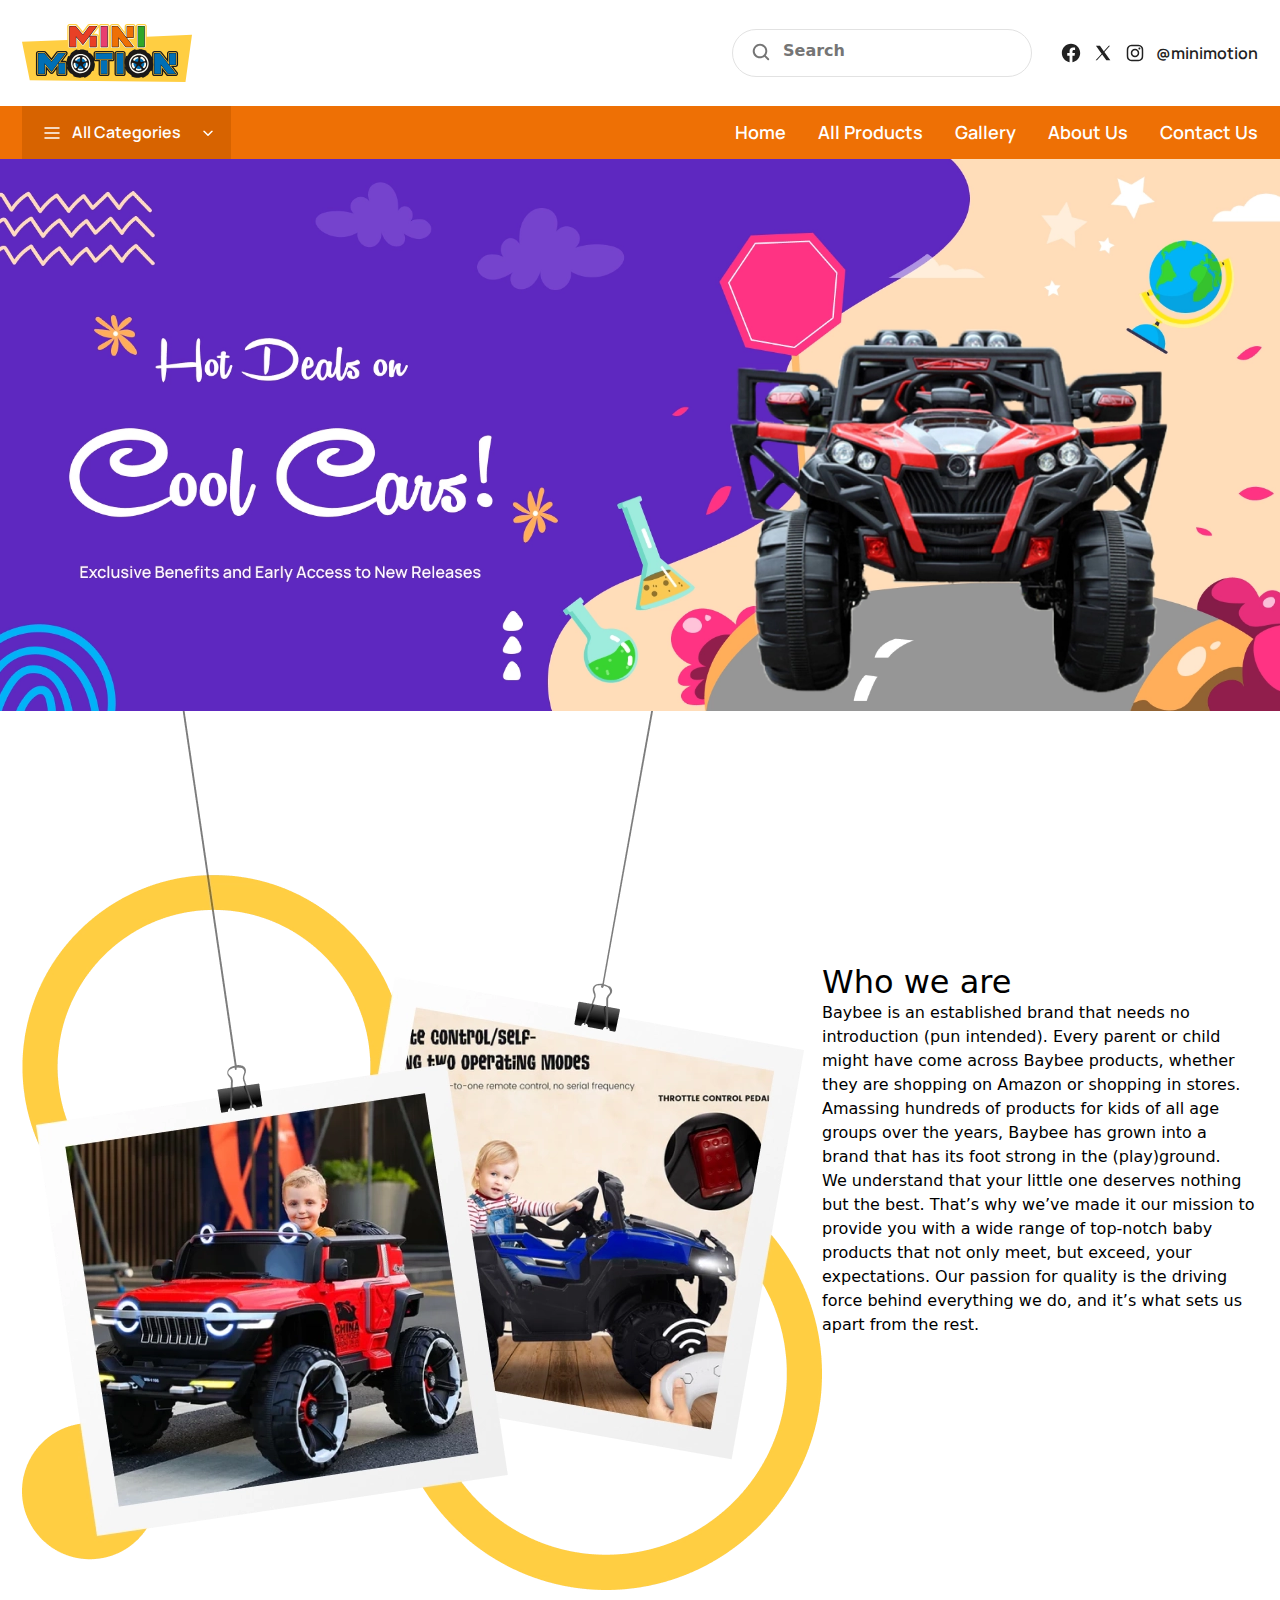
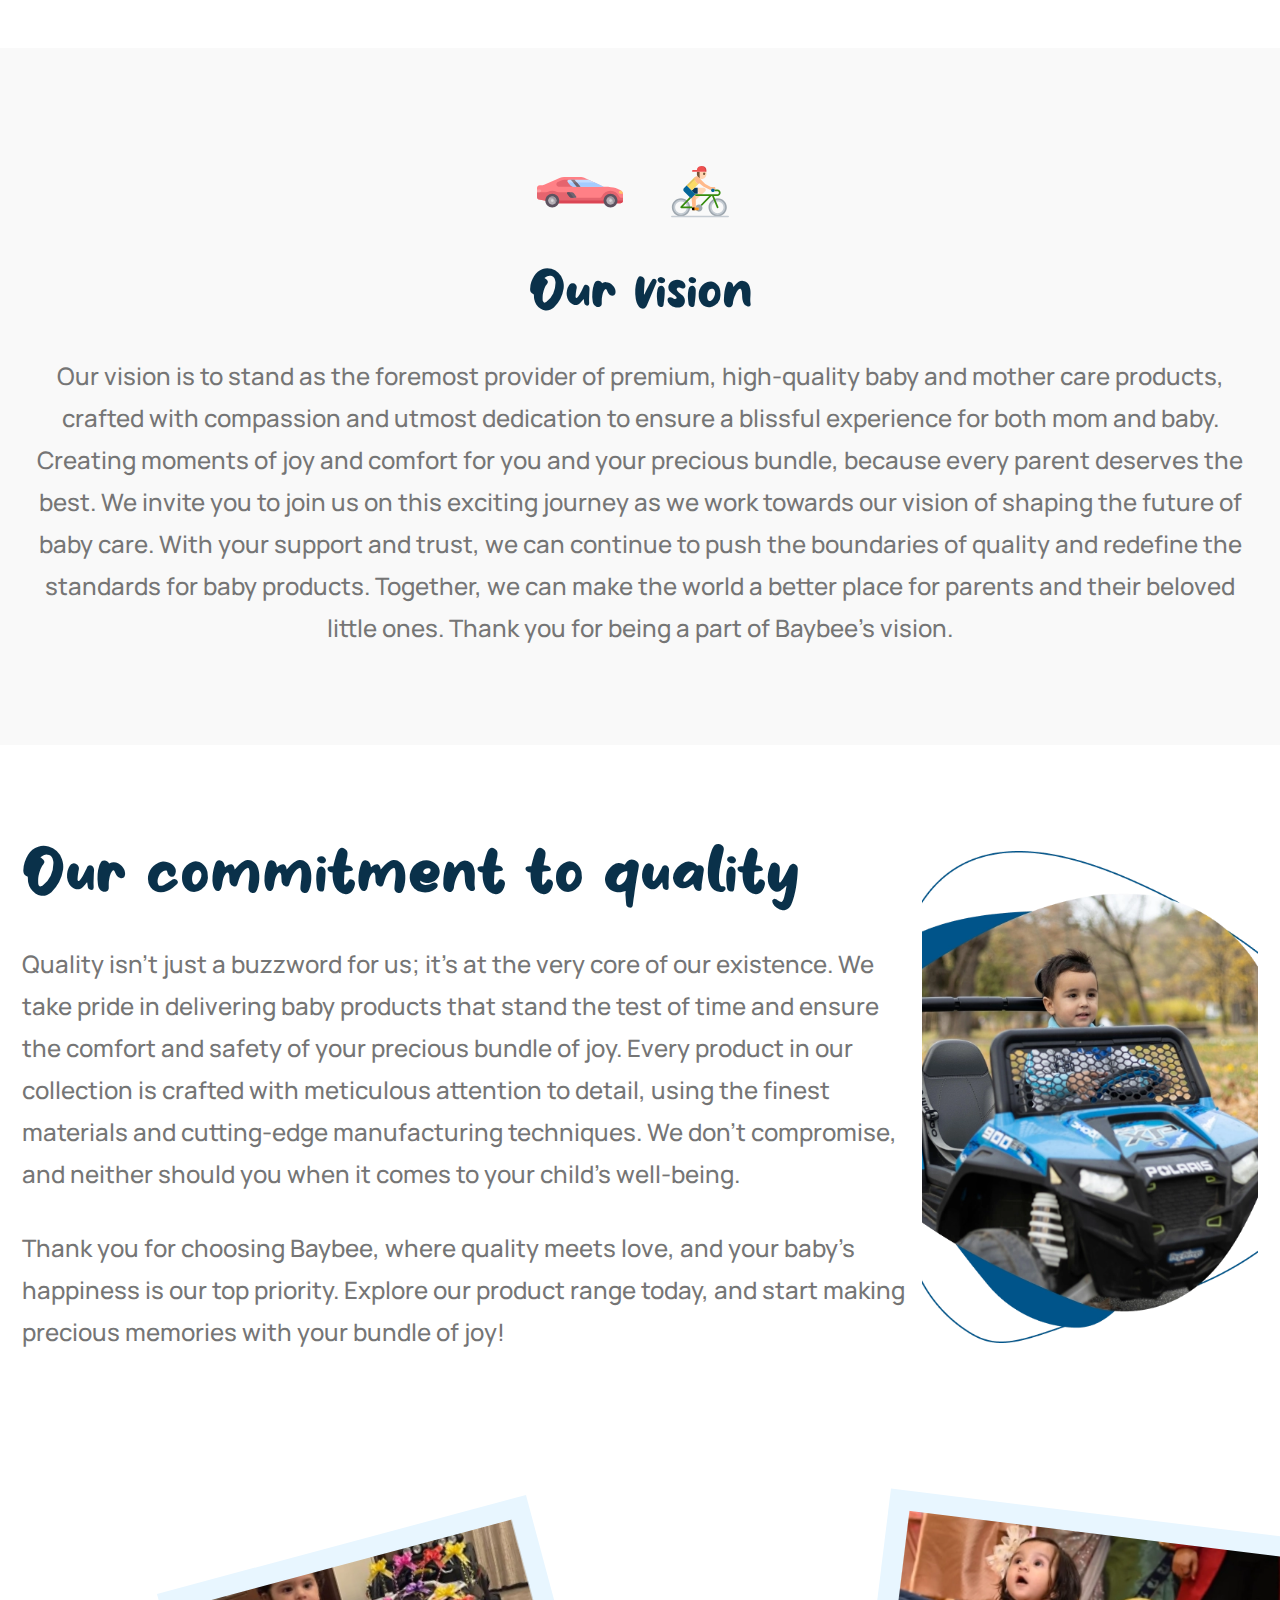
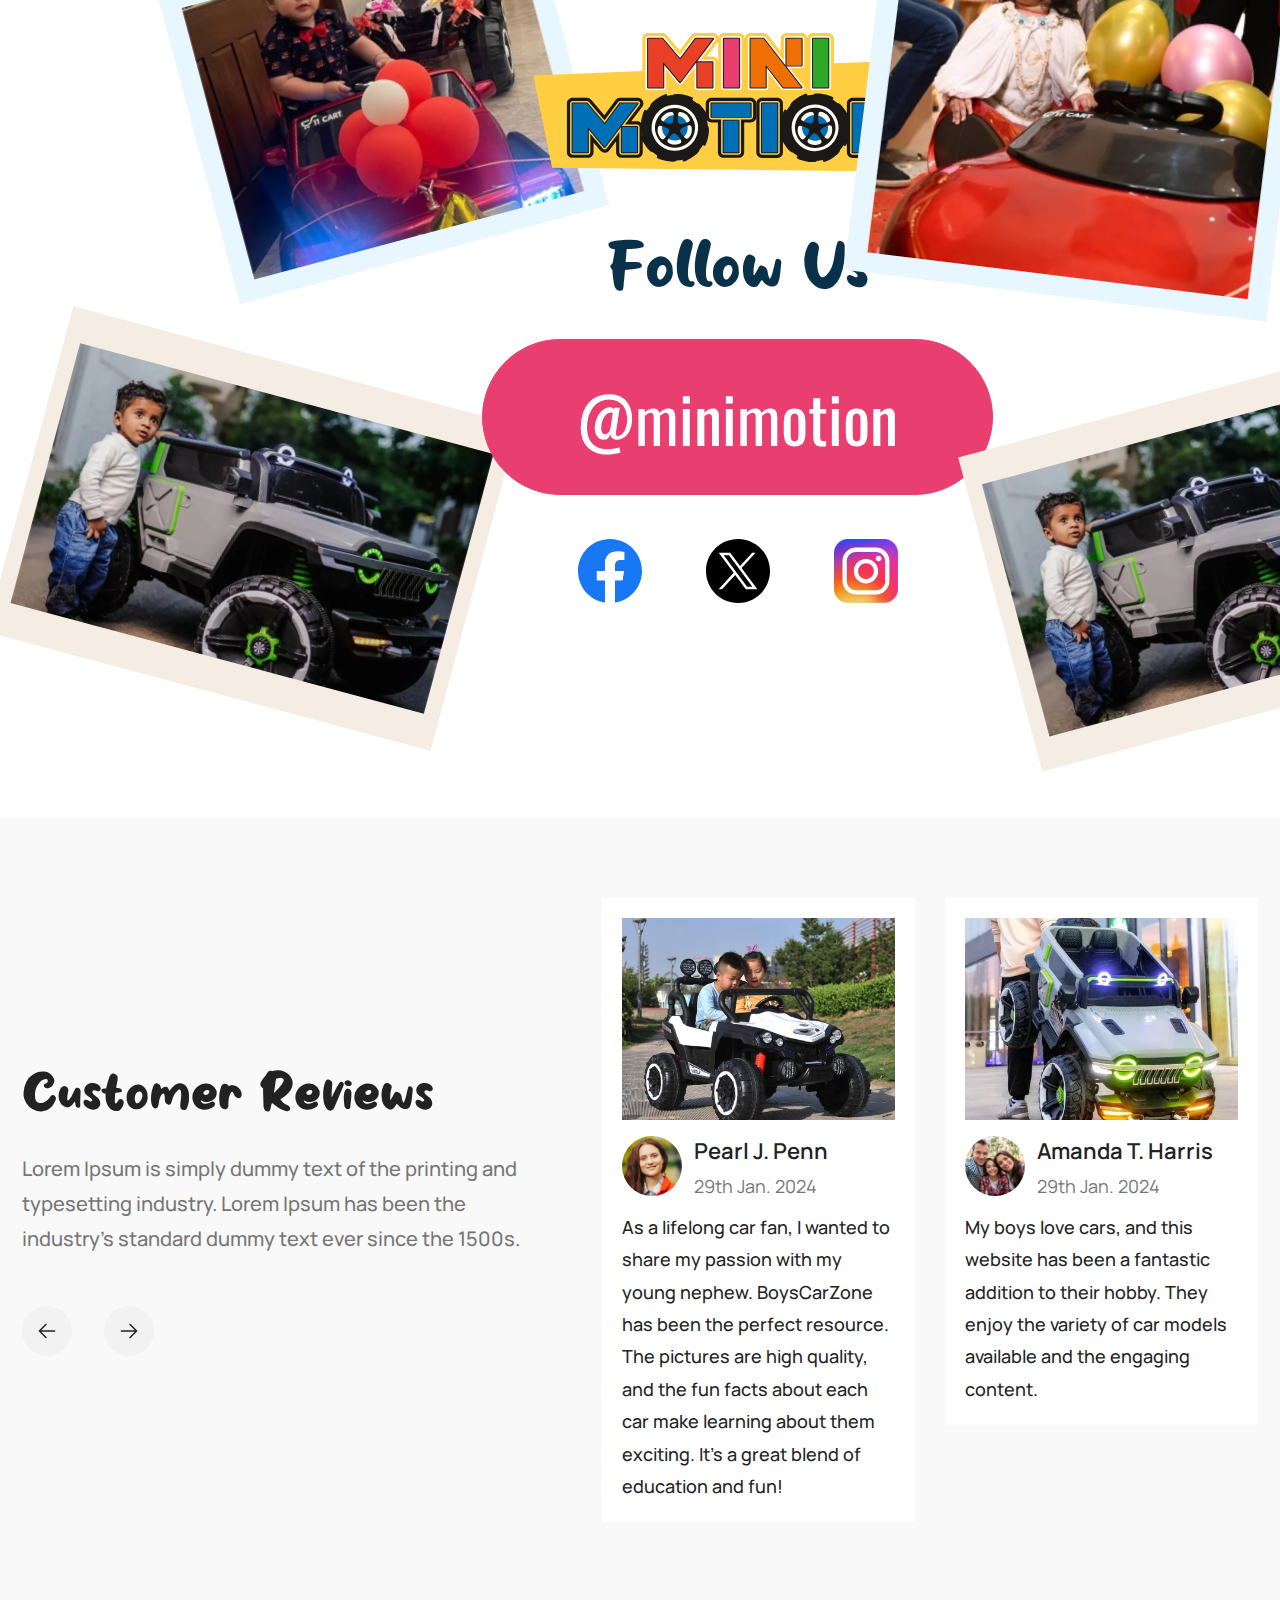
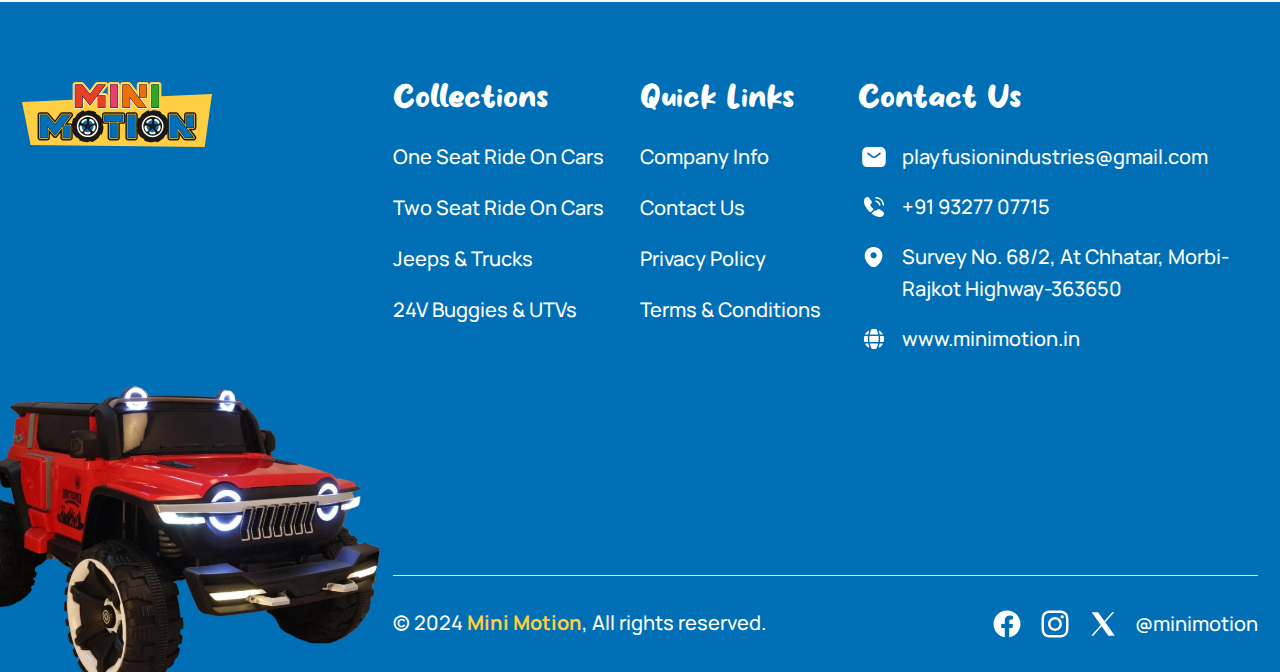
==== commit 3a6aadd3: "about page desktop design" ====
--- a/html/about.html
+++ b/html/about.html
@@ -78,10 +78,33 @@
                 </div>
             </div>
 
+            <div class="who_section">
+                <div class="container">
+                    <div class="who_wrapper">
+                        <div class="left_part">
+                            <img src="images/who-img1.webp" alt="img">
+                        </div>
+                        <div class="right_part">
+                            <h2>Who we are</h2>
+                            <p>Baybee is an established brand that needs no introduction (pun intended). Every parent or child might have come across Baybee products, whether they are shopping on Amazon or shopping in stores. Amassing hundreds of products for kids of all age groups over the years, Baybee has grown into a brand that has its foot strong in the (play)ground.</p>
+                            <p>We understand that your little one deserves nothing but the best. That’s why we’ve made it our mission to provide you with a wide range of top-notch baby products that not only meet, but exceed, your expectations. Our passion for quality is the driving force behind everything we do, and it’s what sets us apart from the rest.</p>
+                        </div>
+                    </div>
+                </div>
+            </div>
+
 			<div class="ourvision_section">
 				<div class="container">
 					<div class="vision_wrapper">
 						<div class="section_title">
+                            <div class="image_box">
+                                <div class="img">
+                                    <img src="images/sports-car.svg" alt="image">
+                                </div>
+                                <div class="img">
+                                    <img src="images/bicycle.svg" alt="image">
+                                </div>
+                            </div>
 							<h2>Our vision</h2>
 							<p>Our vision is to stand as the foremost provider of premium, high-quality baby and mother care products, crafted with compassion and utmost dedication to ensure a blissful experience for both mom and baby. Creating moments of joy and comfort for you and your precious bundle, because every parent deserves the best. We invite you to join us on this exciting journey as we work towards our vision of shaping the future of baby care. With your support and trust, we can continue to push the boundaries of quality and redefine the standards for baby products. Together, we can make the world a better place for parents and their beloved little ones. Thank you for being a part of Baybee’s vision.</p>
 						</div>
@@ -103,6 +126,51 @@
 					</div>
 				</div>
 			</div>
+
+            <div class="about_minimotion">
+                <div class="container">
+                    <div class="about_minimotion_wrapper">
+                        <div class="left_section">
+                            <div class="first_image">
+                                <div class="image">
+                                    <img src="images/about-minimotion-img1.webp" alt="image">
+                                </div>
+                            </div>
+                            <div class="second_image">
+                                <div class="image">
+                                    <img src="images/about-minimotion-img2.webp" alt="image">
+                                </div>
+                            </div>
+                        </div>
+                        <div class="center_section">
+                            <div class="logo_block">
+                                <img src="images/about-minimotion-logo.svg" alt="logo">
+                            </div>
+                            <span class="follow">Follow Us</span>
+                            <div class="btnlink">
+                                <a href="#">@minimotion</a>
+                            </div>
+                            <ul class="social">
+                                <li><a href="#"><img src="images/about-facebook-icon.svg" alt="icon"></a></li>
+                                <li><a href="#"><img src="images/about-twitter-icon.svg" alt="icon"></a></li>
+                                <li><a href="#"><img src="images/about-instagram-icon.svg" alt="icon"></a></li>
+                            </ul>
+                        </div>
+                        <div class="right_section">
+                            <div class="first_image">
+                                <div class="image">
+                                    <img src="images/about-minimotion-img3.webp" alt="image">
+                                </div>
+                            </div>
+                            <div class="second_image">
+                                <div class="image">
+                                    <img src="images/about-minimotion-img2.webp" alt="image">
+                                </div>
+                            </div>
+                        </div>
+                    </div>
+                </div>
+            </div>
 
 			<div class="customer_review">
                 <div class="container">
--- a/html/css/style.css
+++ b/html/css/style.css
@@ -150,6 +150,10 @@
 	--text-black: #222222;
 	--svg-bg-black: #222222;
 	--light-bg-black: #222222;
+
+	--light-pink-bg: #E83F70;
+	--light-pink-border: #E83F70;
+	--light-pink-text: #E83F70;
 }
 
 /*============ Container CSS Code: Start ============*/
@@ -476,13 +480,99 @@
 .footer_wrapper .right_part .bottom_wrap .social_box ul li a:hover { opacity: 0.7; }
 .footer_wrapper .right_part .bottom_wrap .social_box ul .text a { display: flex; font-family: 'Manrope'; font-weight: 500; font-size: 24px; line-height: 1.58; color: var(--primary-white); transition: all 0.4s ease-in-out; }
 .footer .ftr_car_image { position: absolute; left: 0; bottom: 0; display: block; }
+
+
+
+
+/* ======product====== */
+.bestseller_section.productpage {background-color: rgba(255, 255, 255, 1);}
+.bestseller_section.productpage .product_list {display: flex; justify-content: space-between; flex-wrap: wrap; margin-bottom: 64px; align-items: center;}
+.bestseller_section.productpage .product_list .section_title {margin-bottom: 0;}
+.bestseller_section.productpage .product_list .filter_wrap {display: flex;}
+.bestseller_section.productpage .product_list .filter_wrap .filterbox + .filterbox {margin-left: 24px;}
+.bestseller_section.productpage .product_list .filter_wrap .filterbox .nice-select {font-size: 18px; height: 60px; display: flex; justify-content: flex-start; align-items: center; min-width: 200px;}
+.bestseller_section.productpage .product_list .filter_wrap .filterbox .nice-select .list .option {min-width: 200px;}
+.bestseller_section.productpage .listing_wrapper .item_box {background: rgba(249, 249, 249, 1);}
+.bestseller_section.productpage .listing_wrapper .item_box:hover {}
+.pagination_wrap {margin-top: 64px;}
+.pagination_wrap .pri_next {display: flex; justify-content: center; align-items: center;}
+.pagination_wrap .pri_next .btnb { display: flex;}
+.pagination_wrap .pri_next .btnb + .btnb{margin-left: 24px;}
+.pagination_wrap .pri_next .btnb .primary_btn {display: flex; justify-content: center; align-items: center; height: 58px; padding: 0 24px; font-family: 'Manrope'; font-weight: 400; font-size: 24px; line-height: 1.58; color: rgba(117, 117, 117, 1); border: 1px solid rgba(229, 229, 229, 1); transition: all 0.4s ease-in-out;
+gap: 18px;}
+.pagination_wrap .pri_next .btnb .primary_btn:hover{background-color: var(--light-orange-text);border-color: var(--light-orange-background); color: #FFFFFF;}
+.pro_detail_main {margin: 64px 0 96px;}
+.pro_detail_main .forward_grp {display: flex; justify-content: space-between; align-items: center;}
+.pro_detail_main .forward_grp .forward_link {position: relative;}
+.pro_detail_main .forward_grp .forward_link ul {display: flex; }
+.pro_detail_main .forward_grp .forward_link ul li {position: relative; }
+.pro_detail_main .forward_grp .forward_link ul li.active a{color: #222222; font-weight: 600;}
+.pro_detail_main .forward_grp .forward_link ul li:not(:last-child){margin-right: 72px;}
+.pro_detail_main .forward_grp .forward_link ul li::after{position: absolute; content: ''; background-image: url(../images/rightstroke.svg); width: 13px; height: 13px; display: inline-block; background-repeat: no-repeat; top: 13px; right: -43px;}
+.pro_detail_main .forward_grp .forward_link ul li:last-child:after{display: none;}
+
+.pro_detail_main .forward_grp .forward_link ul li a {font-size: 24px; font-weight: 400; font-family: 'Manrope'; color: #757575;}
+.pro_detail_main .forward_grp .share_link {display: flex; align-items: center;}
+.pro_detail_main .forward_grp .share_link a {font-size: 24px; color: #222222; font-weight: 600; font-family: 'Manrope';display: flex;align-items: center;line-height: 38px;}
+.pro_detail_main .forward_grp .share_link a span {display: block; margin-left: 10px;}
+.pro_detail_main .forward_grp .share_link a i {display: flex; align-items: center; justify-content: center; }
+
+.discription_wrap {margin: 96px 0;}
+.discription_wrap .dis_detail {border-bottom: 1px solid #E2E2E2; padding-bottom: 32px;}
+.discription_wrap .dis_detail h2 {font-family: 'Milky Honey'; font-weight: 400; font-size: 64px; line-height: 1.10; color: var(--text-black); padding: 0 0 44px;}
+.discription_wrap .dis_detail h6 {font-size: 32px; font-weight: 700; font-family: 'Manrope'; color: #222222; padding: 0 0 32px;}
+.discription_wrap .dis_detail p {font-size: 24px; line-height: 38px; color: #757575; font-family: 'Manrope';}
+.discription_wrap .dis_detail p + p{margin-top: 32px;}
+
+.future_wrap {margin-top: 32px;}
+.future_wrap p {font-size: 24px; line-height: 64px; color: #757575;font-family: 'Manrope';}
+.future_wrap ul {margin: 0; padding: 0;}
+.future_wrap ul li {font-size: 24px; color: #757575;font-family: 'Manrope'; font-weight: 500; line-height: 64px; position: relative; display: block; padding-left: 20px;}
+.future_wrap ul li::before{position: absolute; content: ''; width: 7px; height: 7px; border-radius: 50%; background-color: #222222; left: 0; top: 30px;}
+.future_wrap ul li span {color: #222222; font-weight: 700;}
+
+.img_banner_sec {position: relative;}
+.img_banner_sec .img_banner {width: 100%;}
+.img_banner_sec .img_banner img {display: flex; width: 100%;}
+.productdetailpage {background: var(--primary-white);}
+.productdetailpage .listing_wrapper .item_box {background-color: var(--light-white-background);}
+.productdetailpage .listing_wrapper .item_box p {border-bottom: 1px solid #E2E2E2; padding-bottom: 24px;}
+.productpage .listing_wrapper .item_box p {border-bottom: 1px solid #E2E2E2; padding-bottom: 24px;}
+
+.releted_swiper {overflow: hidden;}
+.releted_swiper .product_slider .item_box .image {padding: 89.823% 0 0 0;}
+.pro_slider {position: relative;}
+.pswiper-btn-prev,
+.pswiper-btn-next {border: 1px solid #F5ECE3; display: flex; width: 60px; height: 60px; align-items: center; justify-content: center; background-color: var(--primary-white); }
+.pswiper-btn-prev {position: absolute; top: 50%; transform: translate(50%, -50%); z-index: 111; left: -60px;}
+.pswiper-btn-prev i,
+.pswiper-btn-next i{display: flex; align-items: center; justify-content: center;}
+.pswiper-btn-next {position: absolute; top: 50%; transform: translate(50%, -50%); z-index: 111; right: 0;}
+/* ======product====== */
+
+
+
+            
+            
+            
+            
 .footer .ftr_car_image .image_wrap { max-width: 697px; display: flex; }
 .footer .ftr_car_image .image_wrap img { width: 100%; height: auto; object-fit: cover; }
+
+
+.who_section { padding: 0 0 58px 0; background-color: var(--primary-white); }
+.who_section .container { max-width: 1686px; }
+.who_wrapper { display: flex; align-items: center; }
+
 
 
 .ourvision_section { padding: 96px 0; background-color: var(--light-white-background); }
 .vision_wrapper { display: block; position: relative; text-align: center; }
 .vision_wrapper .section_title { margin: 0; }
+.vision_wrapper .section_title .image_box { display: flex; align-items: center; justify-content: center; margin-bottom: 24px; }
+.vision_wrapper .section_title .image_box .img { display: flex; height: 96px; width: 96px; }
+.vision_wrapper .section_title .image_box .img img { width: 100%; height: auto; }
+.vision_wrapper .section_title .image_box .img + .img { margin-left: 24px; }
 .vision_wrapper .section_title h2 { color: var(--heading-text-color); }
 .vision_wrapper .section_title p { font-family: 'Manrope'; font-weight: 500; font-size: 24px; line-height: 1.75; color: var(--text-gray); margin-top: 32px; }
 
@@ -493,4 +583,35 @@
 .commitment_wrapper .left_part h2 { font-family: 'Milky Honey'; font-weight: 400; font-size: 64px; line-height: 1.10; color: var(--heading-text-color); }
 .commitment_wrapper .left_part p { font-family: 'Manrope'; font-size: 24px; font-weight: 500; line-height: 1.75; color: var(--text-gray); margin-top: 32px; }
 .commitment_wrapper .right_part { position: relative; max-width: 703px; width: 100%; display: flex; padding: 39.773% 0 0 0; }
-.commitment_wrapper .right_part img { width: 100%; height: 100%; object-fit: cover; position: absolute; left: 0; top: 0; }+.commitment_wrapper .right_part img { width: 100%; height: 100%; object-fit: cover; position: absolute; left: 0; top: 0; }
+
+
+.about_minimotion { padding: 64px 0 96px 0; }
+.about_minimotion_wrapper { display: flex; justify-content: space-between; align-items: center; }
+.about_minimotion_wrapper .left_section { display: block; position: relative; }
+.about_minimotion_wrapper .left_section .first_image { background-color: var(--light-blue-bg); padding: 20px; min-width: 382px; max-width: 382px; margin-left: auto; transform: rotate(-15deg); position: relative; right: -20%; }
+.about_minimotion_wrapper .left_section .first_image .image { position: relative; width: 100%; display: flex; padding: 82.12% 0 0 0; }
+.about_minimotion_wrapper .left_section .first_image .image img { width: 100%; height: 100%; object-fit: cover; position: absolute; left: 0; top: 0; }
+.about_minimotion_wrapper .left_section .second_image { background-color: var(--orange-bg-light); padding: 34px 16px; position: relative; transform: rotate(15deg); min-width: 460px; max-width: 460px; margin-top: 100px; }
+.about_minimotion_wrapper .left_section .second_image .image { position: relative; width: 100%; display: flex; padding: 62.828% 0 0 0; }
+.about_minimotion_wrapper .left_section .second_image .image img { width: 100%; height: 100%; object-fit: cover; position: absolute; left: 0; top: 0; }
+.about_minimotion_wrapper .center_section { display: block; position: relative; }
+.about_minimotion_wrapper .center_section .logo_block { display: flex; max-width: 410px; margin: 0 auto; }
+.about_minimotion_wrapper .center_section .logo_block img { width: 100%; height: auto; }
+.about_minimotion_wrapper .center_section .follow { display: flex; justify-content: center; margin-top: 64px; font-family: 'Milky Honey'; font-size: 64px; font-weight: 400; line-height: 1.10; color: var(--heading-text-color); }
+.about_minimotion_wrapper .center_section .btnlink { display: flex; justify-content: center; }
+.about_minimotion_wrapper .center_section .btnlink a { display: flex; justify-content: center; align-items: center; height: 156px; padding: 0 94px; border: 1px solid var(--light-pink-border); background-color: var(--light-pink-bg); border-radius: 140px; font-family: 'Oswald'; font-weight: 400; font-size: 64px; line-height: 1.5; color: var(--primary-white); transition: all 0.4s ease-in-out; margin-top: 32px; }
+.about_minimotion_wrapper .center_section .btnlink a:hover { background-color: transparent; color: var(--light-pink-text); }
+.about_minimotion_wrapper .center_section .social { display: flex; justify-content: center; margin-top: 44px; }
+.about_minimotion_wrapper .center_section .social li { display: block; position: relative; }
+.about_minimotion_wrapper .center_section .social li + li { margin-left: 64px; }
+.about_minimotion_wrapper .center_section .social li a { display: flex; height: 64px; width: 64px; transition: all 0.4s ease-in-out; }
+.about_minimotion_wrapper .center_section .social li a img { width: 100%; height: auto; }
+.about_minimotion_wrapper .center_section .social li a:hover { opacity: 0.7; }
+.about_minimotion_wrapper .right_section { display: block; position: relative; }
+.about_minimotion_wrapper .right_section .first_image { background-color: var(--light-blue-bg); padding: 20px; transform: rotate(7deg); position: relative; left: -30%; }
+.about_minimotion_wrapper .right_section .first_image .image { position: relative; width: 100%; display: flex; padding: 89.342% 0 0 0; }
+.about_minimotion_wrapper .right_section .first_image .image img { width: 100%; height: 100%; object-fit: cover; position: absolute; left: 0; top: 0; }
+.about_minimotion_wrapper .right_section .second_image { background-color: var(--orange-bg-light); padding: 32px 16px; position: relative; transform: rotate(-15deg); min-width: 425px; max-width: 425px; margin-top: 100px; }
+.about_minimotion_wrapper .right_section .second_image .image { position: relative; width: 100%; display: flex; padding: 66.42% 0 0 0; }
+.about_minimotion_wrapper .right_section .second_image .image img { width: 100%; height: 100%; object-fit: cover; position: absolute; left: 0; top: 0; }